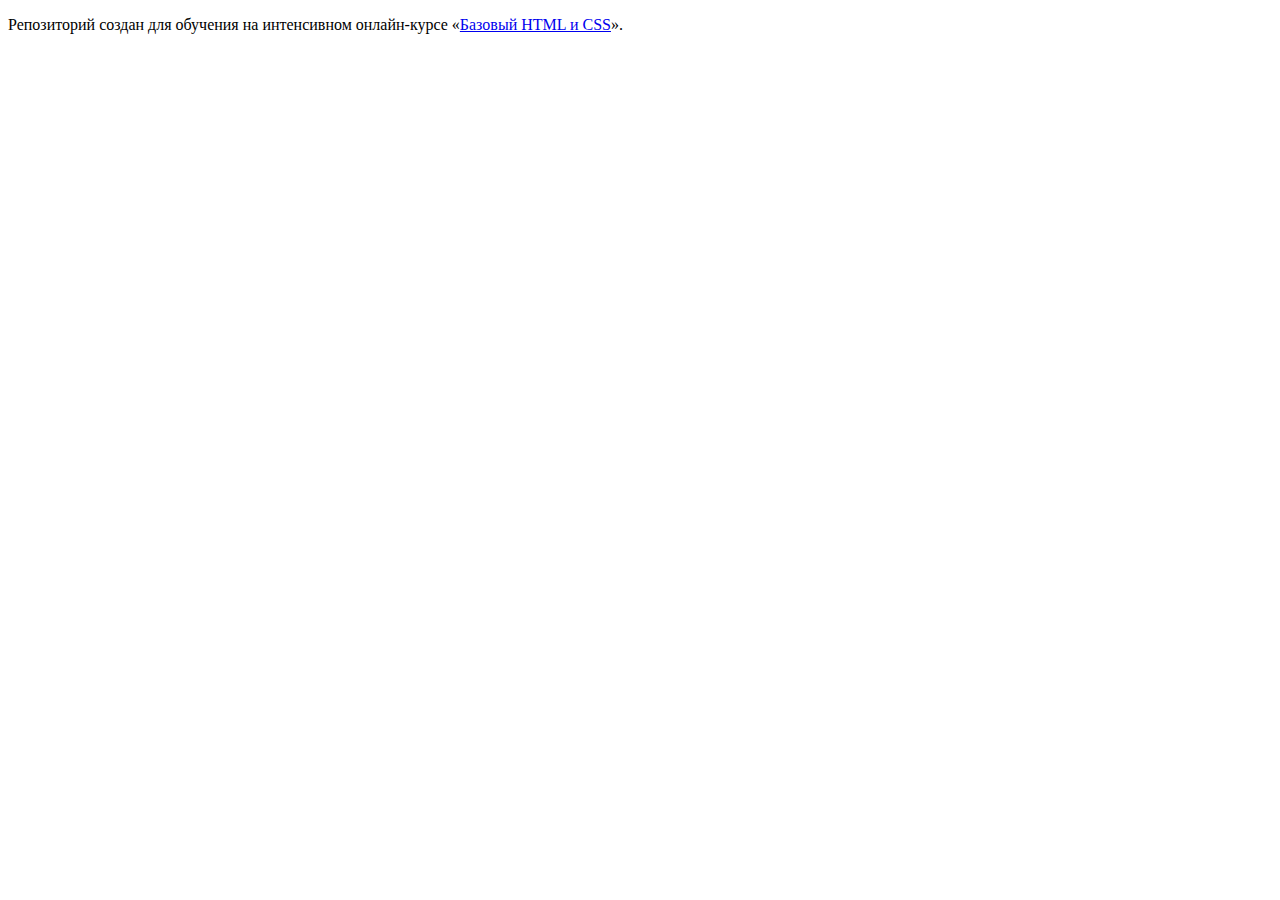
==== index.html @ 3e196c33 ":hatching_chick:" ====
<!DOCTYPE html>
<html lang="ru">
  <head>
    <meta charset="utf-8">
    <title>HTML Academy: Глейси</title>
  </head>
  <body>

    <p>Репозиторий создан для обучения на интенсивном онлайн‑курсе «<a href="https://htmlacademy.ru/intensive/htmlcss">Базовый HTML и CSS</a>».</p>

  </body>
</html>
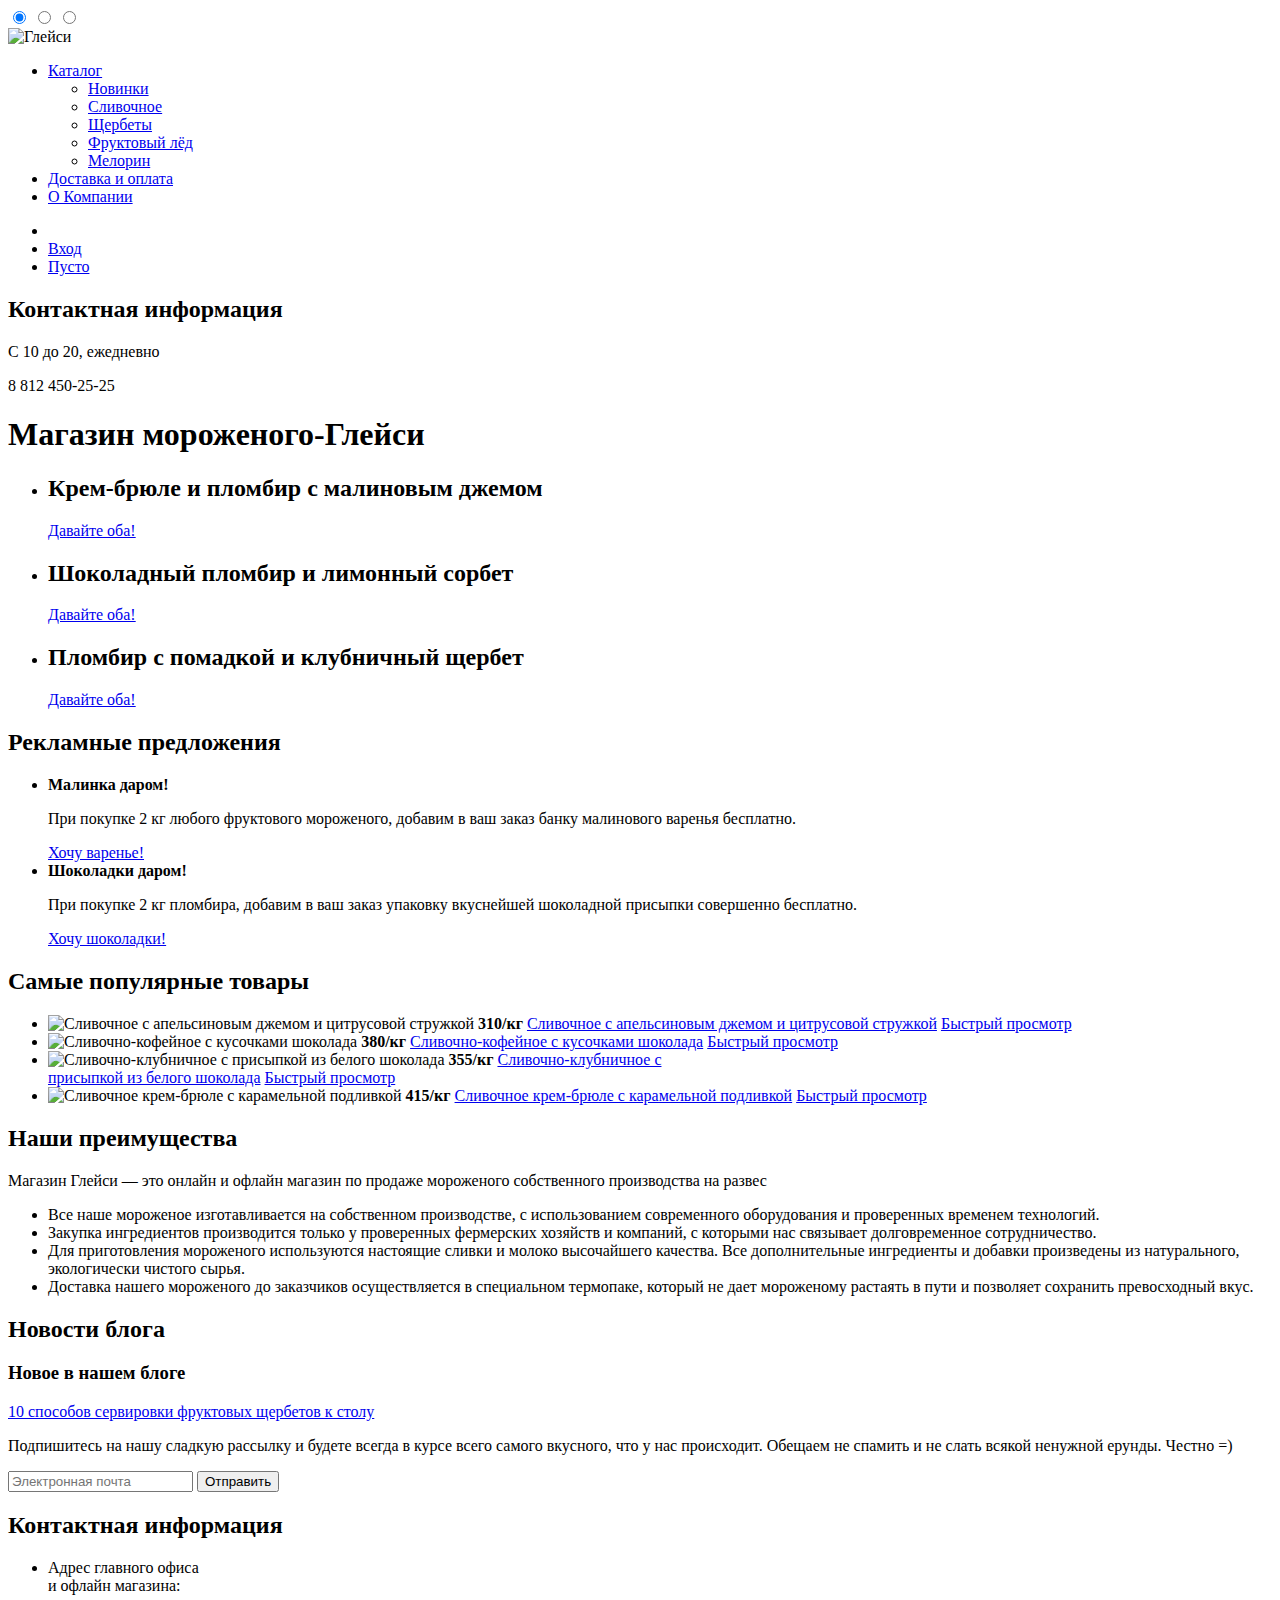
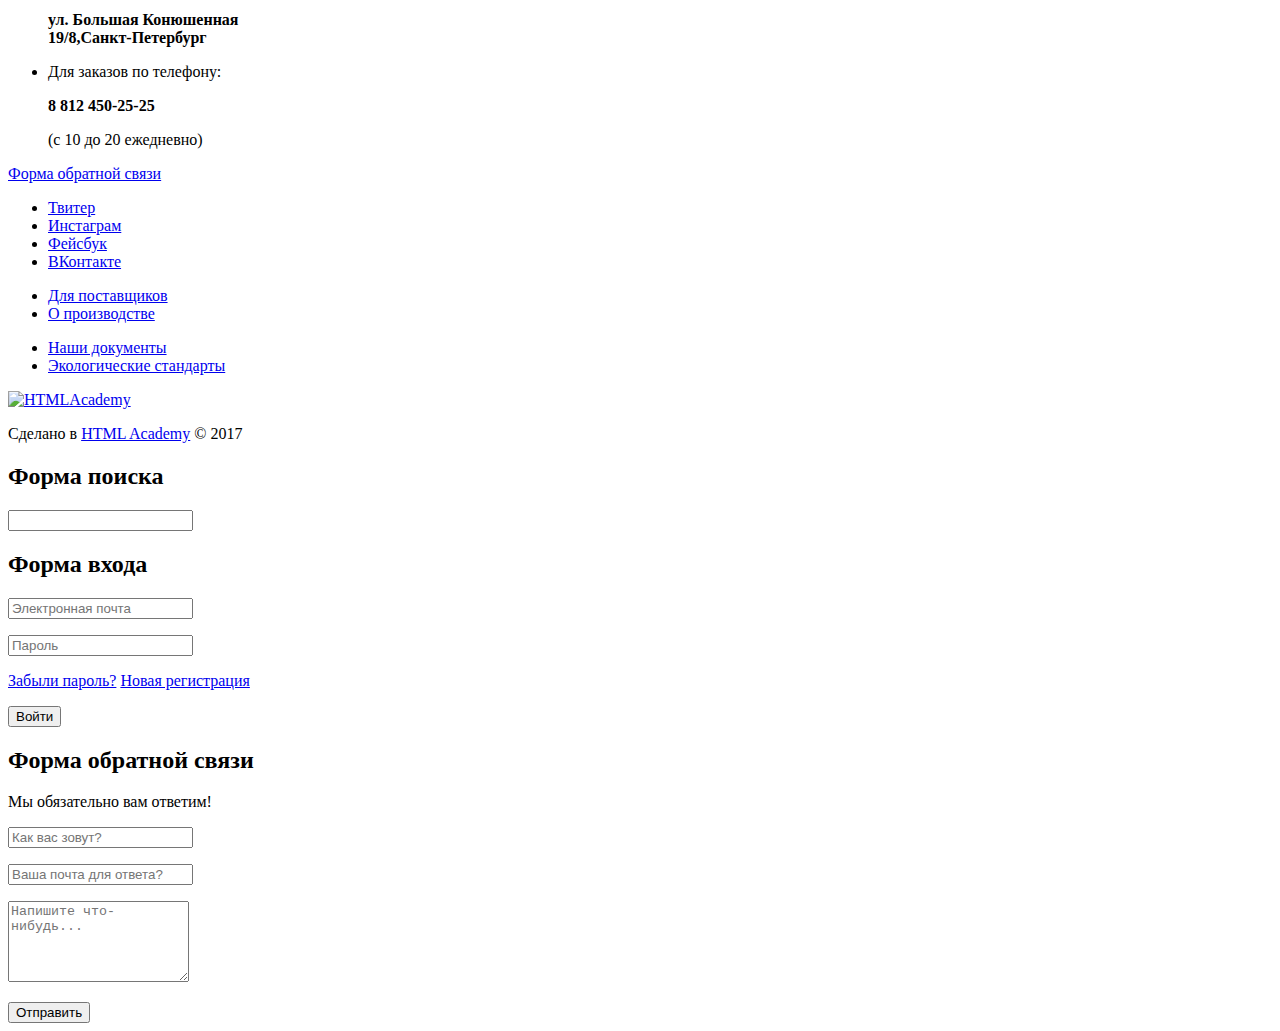
==== commit 7ea2e8f3: "Задание 2. Основная разметка" ====
--- a/index.html
+++ b/index.html
@@ -2,11 +2,277 @@
 <html lang="ru">
   <head>
     <meta charset="utf-8">
-    <title>HTML Academy: Глейси</title>
+    <link href="css/normalize.css" rel="stylesheet">
+    <link href="css/style.css" rel="stylesheet">
+    <link href="https://fonts.googleapis.com/css?family=Roboto:400,500,700&amp;subset=cyrillic,cyrillic-ext,latin-ext" rel="stylesheet">
+    <title>"Глейси" магазин мороженого</title>
   </head>
   <body>
-
-    <p>Репозиторий создан для обучения на интенсивном онлайн‑курсе «<a href="https://htmlacademy.ru/intensive/htmlcss">Базовый HTML и CSS</a>».</p>
-
+    <input type="radio" id="btn-1" name="toggle" checked>
+    <input type="radio" id="btn-2" name="toggle">
+    <input type="radio" id="btn-3" name="toggle">
+    <div class="page-container">
+      <header class="main-header container">
+        <nav class="main-nav">
+          <div class="header-left">
+            <a class="header-logo">
+              <img class="header-logo-img" src="img/logo.png" width="154" height="64" alt="Глейси">
+            </a>
+            <ul class="main-nav-list">
+              <li class="main-nav-item">
+                <a class="main-nav-link" href="#">Каталог</a>
+                <ul class="main-subnav-list">
+                  <li class="main-subnav-item">
+                    <a class="main-subnav-link" href="#">Новинки</a>
+                  </li><li class="main-subnav-item">
+                    <a class="main-subnav-link" href="catalog.html">Сливочное</a>
+                  </li><li class="main-subnav-item">
+                    <a class="main-subnav-link" href="#">Щербеты</a>
+                  </li>
+                  <li class="main-subnav-item">
+                    <a class="main-subnav-link" href="#">Фруктовый лёд</a>
+                  </li>
+                  <li class="main-subnav-item">
+                    <a class="main-subnav-link" href="#">Мелорин</a>
+                  </li>
+                </ul>
+              </li>
+              <li class="main-nav-item">
+                <a class="main-nav-link" href="#">Доставка и оплата</a>
+              </li>
+              <li class="main-nav-item">
+                <a class="main-nav-link" href="#">О Компании</a>
+              </li>
+            </ul>
+          </div>
+          <div class="user-block">
+            <ul class="user-block-list">
+              <li class="user-block-item">
+                <a class="user-block-link user-block-search" href="#"></a>
+              </li>
+              <li class="user-block-item">
+                <a class="user-block-link user-block-enter" href="#">Вход</a>
+              </li>
+              <li class="user-block-item">
+                <a class="user-block-link user-block-bascket" href="#">Пусто</a>
+              </li>
+            </ul>
+            <section class="user-block-info">
+              <h2 class="visuallyHidden">Контактная информация</h2>
+              <p class="info-shedule">С 10 до 20, ежедневно</p>
+              <p class="info-phone">8 812 450-25-25</p>
+            </section>
+          </div>
+        </nav>
+      </header>
+      <main>
+        <div class="container">
+          <h1 class="visuallyHidden">Магазин мороженого-Глейси</h1>
+
+        <!--Слайдер-->
+          <ul class="slider">
+            <li class="slide">
+              <h2 class="slide-header">Крем-брюле и пломбир с малиновым джемом</h2>
+              <a class="btn slide-btn" href="#">Давайте оба!</a>
+            </li>
+            <li class="slide">
+              <h2 class="slide-header">Шоколадный пломбир и лимонный сорбет</h2>
+              <a class="btn slide-btn" href="#">Давайте оба!</a>
+            </li>
+            <li class="slide">
+              <h2 class="slide-header">Пломбир с помадкой и клубничный щербет</h2>
+              <a class="btn slide-btn" href="#">Давайте оба!</a>
+            </li>
+          </ul>
+          <div class="back-controls">
+            <label for="btn-1"></label>
+            <label for="btn-2"></label>
+            <label for="btn-3"></label>
+          </div>
+
+
+            <!--Баннеры-->
+          <section class="banners">
+            <h2 class="visuallyHidden">Рекламные предложения</h2>
+            <ul class="banners-list">
+              <li class="banner-item banner-1">
+                <b class="banner-promo">Малинка даром!</b>
+                <p class="banner-offer">При покупке 2 кг любого фруктового мороженого, добавим в ваш заказ банку малинового варенья бесплатно.</p>
+                <a class="btn banner-btn" href="#">Хочу варенье!</a>
+              </li>
+              <li class="banner-item banner-2">
+                <b class="banner-promo">Шоколадки даром!</b>
+                <p class="banner-offer">При покупке 2 кг пломбира, добавим в ваш заказ упаковку вкуснейшей шоколадной присыпки совершенно бесплатно.</p>
+                <a class="btn banner-btn" href="#">Хочу шоколадки!</a>
+              </li>
+            </ul>
+          </section>
+
+            <!--Хиты-->
+          <section class="catalog hits">
+            <h2 class="visuallyHidden">Самые популярные товары</h2>
+            <ul class="catalog-list">
+              <li class="catalog-item">
+                <img class="catalog-item-img" src="img/ice_hit1.jpg" width="267" height="267" alt="Сливочное с апельсиновым джемом и цитрусовой стружкой">
+                <b class="price">310<span>/кг</span></b>
+                <a class="catalog-item-link" href="#">Сливочное с апельсиновым джемом и цитрусовой стружкой</a>
+                <a class="btn catalog-btn" href="#">Быстрый просмотр</a>
+              </li>
+              <li class="catalog-item">
+                <img class="catalog-item-img" src="img/ice_hit2.jpg" width="267" height="267" alt="Сливочно-кофейное с кусочками шоколада">
+                <b class="price">380<span>/кг</span></b>
+                <a class="catalog-item-link" href="#">Сливочно-кофейное с кусочками шоколада</a>
+                <a class="btn catalog-btn" href="#">Быстрый просмотр</a>
+              </li>
+              <li class="catalog-item">
+                <img class="catalog-item-img" src="img/ice_hit3.jpg" width="267" height="267" alt="Сливочно-клубничное с присыпкой из белого шоколада">
+                <b class="price">355<span>/кг</span></b>
+                <a class="catalog-item-link" href="#">Сливочно-клубничное с<br>присыпкой из белого шоколада</a>
+                <a class="btn catalog-btn" href="#">Быстрый просмотр</a>
+              </li>
+              <li class="catalog-item">
+                <img class="catalog-item-img" src="img/ice_hit4.jpg" width="267" height="267" alt="Сливочное крем-брюле с карамельной подливкой">
+                <b class="price">415<span>/кг</span></b>
+                <a class="catalog-item-link" href="#">Сливочное крем-брюле с карамельной подливкой</a>
+                <a class="btn catalog-btn" href="#">Быстрый просмотр</a>
+              </li>
+            </ul>
+          </section>
+
+            <!--Промо-блок-->
+          <section class="features">
+            <h2 class="visuallyHidden">Наши преимущества</h2>
+            <div class="features-wrapper">
+              <p class="features-header">Магазин Глейси — это онлайн и офлайн магазин по продаже мороженого собственного производства на развес</p>
+                <ul class="features-list">
+                  <li class="features-list-item">Все наше мороженое изготавливается на собственном производстве, с использованием современного оборудования и проверенных временем технологий.</li>
+                  <li class="features-list-item">Закупка ингредиентов  производится только у проверенных фермерских хозяйств и компаний, с которыми нас связывает долговременное сотрудничество.</li>
+                  <li class="features-list-item">Для приготовления мороженого используются настоящие сливки и молоко высочайшего качества. Все дополнительные ингредиенты и добавки произведены из натурального, экологически чистого сырья.</li>
+                  <li class="features-list-item">Доставка нашего мороженого до заказчиков осуществляется в специальном термопаке, который не дает мороженому растаять в пути и позволяет сохранить превосходный вкус.</li>
+                </ul>
+            </div>
+          </section>
+
+            <!--Новости блога-->
+          <section class="news">
+            <h2 class="visuallyHidden">Новости блога</h2>
+            <article class="news-blog">
+              <h3 class="blog-title">Новое в нашем блоге</h3>
+              <a class="blog-link" href="#">10  способов сервировки фруктовых щербетов к столу</a>
+            </article>
+            <div class="news-subscribe">
+              <form class="subscribe-form" name="subscribe" id="subscribe-form" method="post" action="https://echo.htmlacademy.ru">
+                <p class="subscribe-intro">Подпишитесь на нашу сладкую рассылку и будете всегда в курсе всего самого вкусного, что у нас происходит. Обещаем не спамить и не слать всякой ненужной ерунды. Честно =)</p>
+                <input class="subscribe-field" type="email" name="email" id="email-id" placeholder="Электронная почта">
+                <input class="btn subscribe-btn" type="submit" value="Отправить">
+              </form>
+            </div>
+          </section>
+        </div>
+
+          <!--Контакты-->
+        <section class="map">
+          <div class="container">
+            <h2 class="visuallyHidden">Контактная информация</h2>
+            <div class="contacts">
+              <ul class="contacts-list">
+                <li class="contact-item">
+                  <p class="contacts-caption">Адрес главного офиса<br>и офлайн магазина:</p>
+                  <b class="contacts-content">ул. Большая Конюшенная<br>19/8,Санкт-Петербург</b>
+                </li>
+                <li class="contact-item">
+                  <p class="contacts-caption">Для заказов по телефону:</p>
+                  <b class="contacts-content phone">8 812 450-25-25</b>
+                  <p class="contacts-caption note">(с 10 до 20 ежедневно)</p>
+                </li>
+              </ul>
+              <a class="btn btn-contact" href="#">Форма обратной связи</a>
+            </div>
+          </div>
+        </section>
+      </main>
+
+        <!--Подвал-->
+      <footer class="main-footer">
+        <div class="container">
+          <ul class="footer-social">
+            <li class="social-item">
+              <a class="social-link" href="#" title="Мы в твиттере">Твитер</a>
+            </li>
+            <li class="social-item">
+              <a class="social-link" href="#" title="Мы в инстаграмм">Инстаграм</a>
+            </li>
+            <li class="social-item">
+              <a class="social-link" href="#" title="Мы в фейсбук">Фейсбук</a>
+            </li>
+            <li class="social-item">
+              <a class="social-link" href="#" title="Мы в контакте">ВКонтакте</a>
+            </li>
+          </ul>
+          <div class="footer-menu">
+            <ul class="footer-menu-list">
+              <li class="footer-menu-item">
+                <a class="footer-menu-link" href="#">Для поставщиков</a>
+              </li>
+              <li class="footer-menu-item">
+                <a class="footer-menu-link" href="#">О производстве</a>
+              </li>
+            </ul>
+            <ul class="footer-menu-list">
+              <li class="footer-menu-item">
+                <a class="footer-menu-link" href="#">Наши документы</a>
+              </li>
+              <li class="footer-menu-item">
+                <a class="footer-menu-link" href="#">Экологические стандарты</a>
+              </li>
+            </ul>
+          </div>
+          <div class="footer-copyright">
+            <a class="copyright-link" href="https://htmlacademy.ru/intensive/htmlcss"><img class="copyright-img" src="img/academy_logo.png" width="108" height="38" alt="HTMLAcademy"></a>
+            <p class="copyright-text">Сделано в <a href="https://htmlacademy.ru/">HTML Academy</a> © 2017</p>
+          </div>
+        </div>
+      </footer>
+    </div>
+    <section class="modal modal-search">
+      <h2 class="visuallyHidden">Форма поиска</h2>
+        <form class="search-form" action="https://echo.htmlacademy.ru" method="post">
+          <p class="form-row">
+            <input class="search-field" type="search" name="search" id="search-id">
+          </p>
+        </form>
+    </section>
+    <section class="modal modal-enter">
+      <h2 class="visuallyHidden">Форма входа</h2>
+      <form class="enter-form" action="https://echo.htmlacademy.ru" method="post">
+        <p class="form-row">
+          <input class="enter-field" type="email" name="enter-email" id="enter-email-id" placeholder="Электронная почта">
+        </p>
+        <p class="form-row">
+          <input class="enter-field" type="password" name="enter-password" id="enter-password-id" placeholder="Пароль">
+        </p>
+        <p class="enter-info">
+          <a class="restore" href="#">Забыли пароль?</a>
+          <a class="register" href="#">Новая регистрация</a>
+        </p>
+        <input class="btn enter-btn" type="submit" value="Войти">
+      </form>
+    </section>
+    <section class="modal modal-feedback">
+      <h2 class="visuallyHidden">Форма обратной связи</h2>
+      <p class="feedback-title">Мы обязательно вам ответим!</p>
+      <form class="feedback-form" action="https://echo.htmlacademy.ru" method="post">
+        <p class="form-row">
+          <input class="feedback-field" type="text" name="feedback-name" id="feedback-name-id" placeholder="Как вас зовут?">
+        </p>
+        <p class="form-row">
+          <input class="feedback-field" type="email" name="feedback-email" id="feedback-email-id" placeholder="Ваша почта для ответа?">
+        </p>
+        <p class="form-row">
+          <textarea class="feedback-textarea" name="feedback-message" id="feedback-message-id" rows="5" placeholder="Напишите что-нибудь..."></textarea>
+        </p>
+        <input class="btn feedback-btn" type="submit" value="Отправить">
+      </form>
+    </section>
   </body>
 </html>
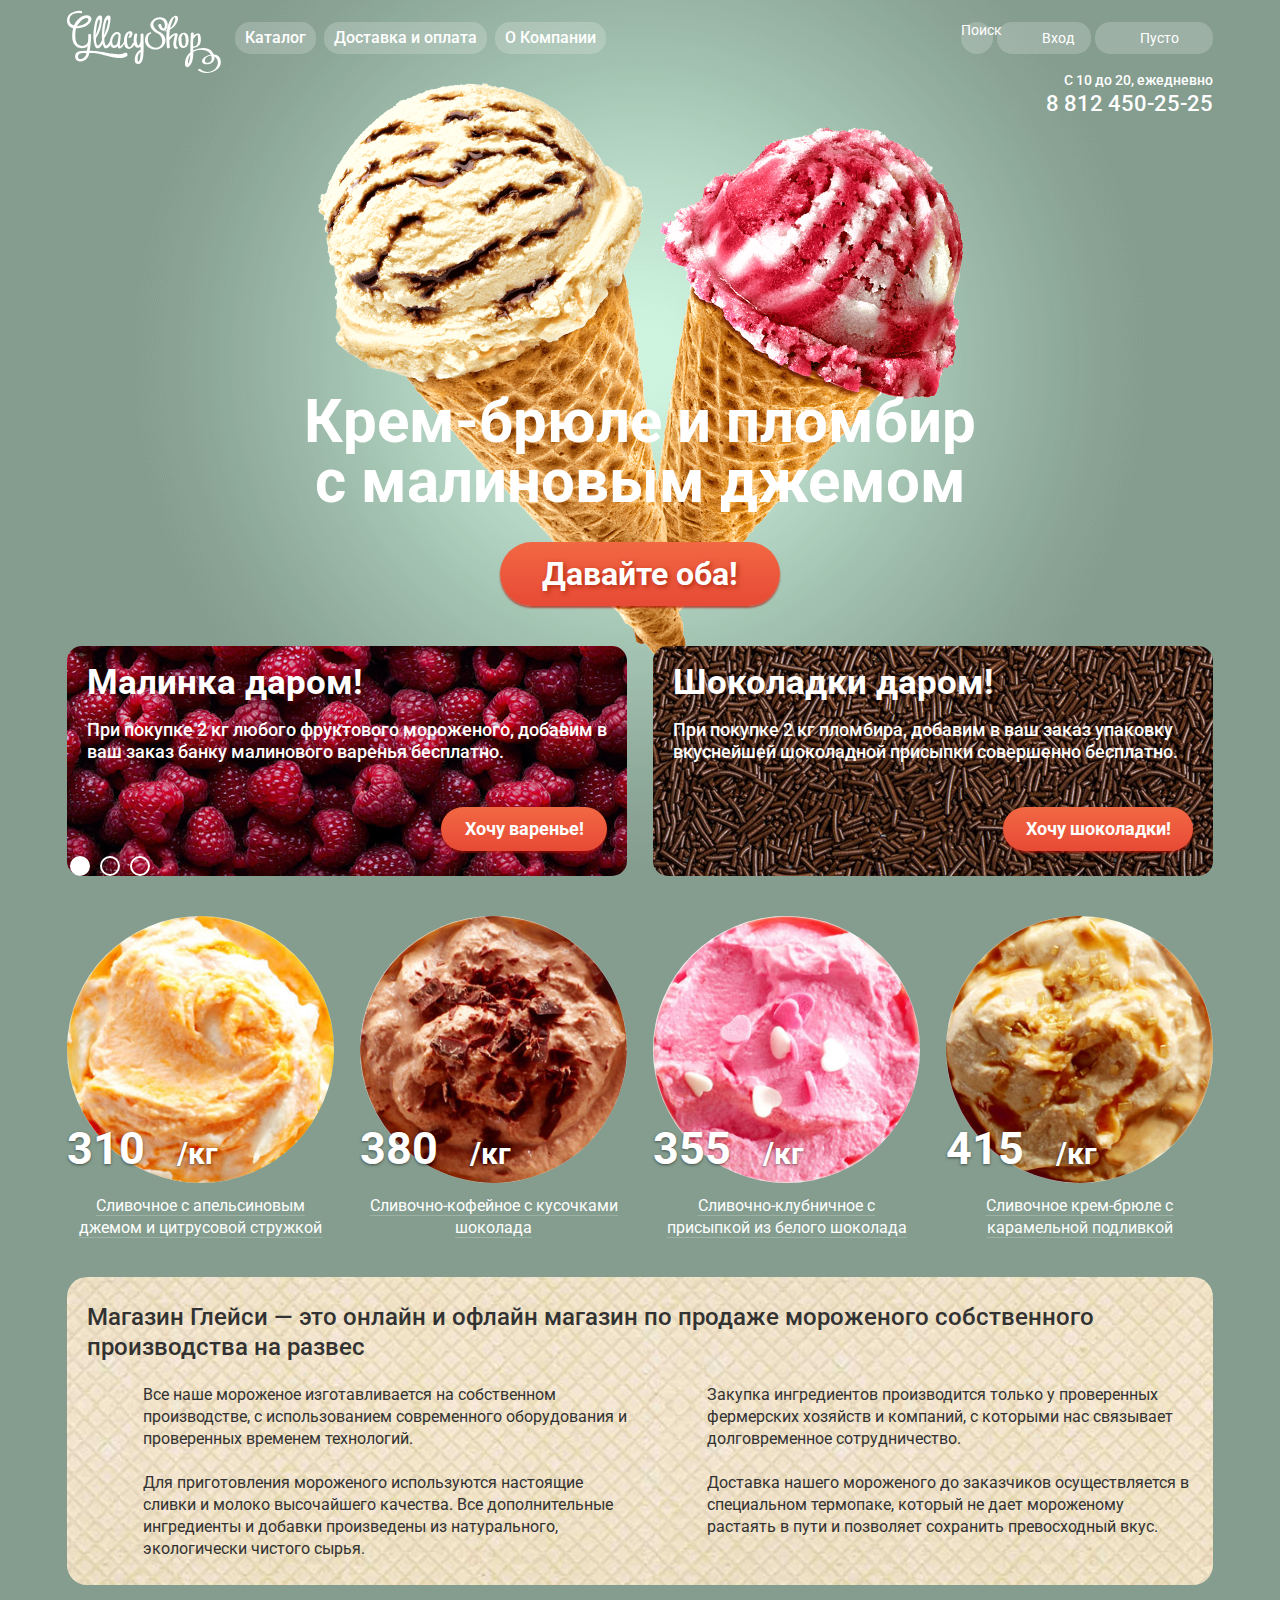
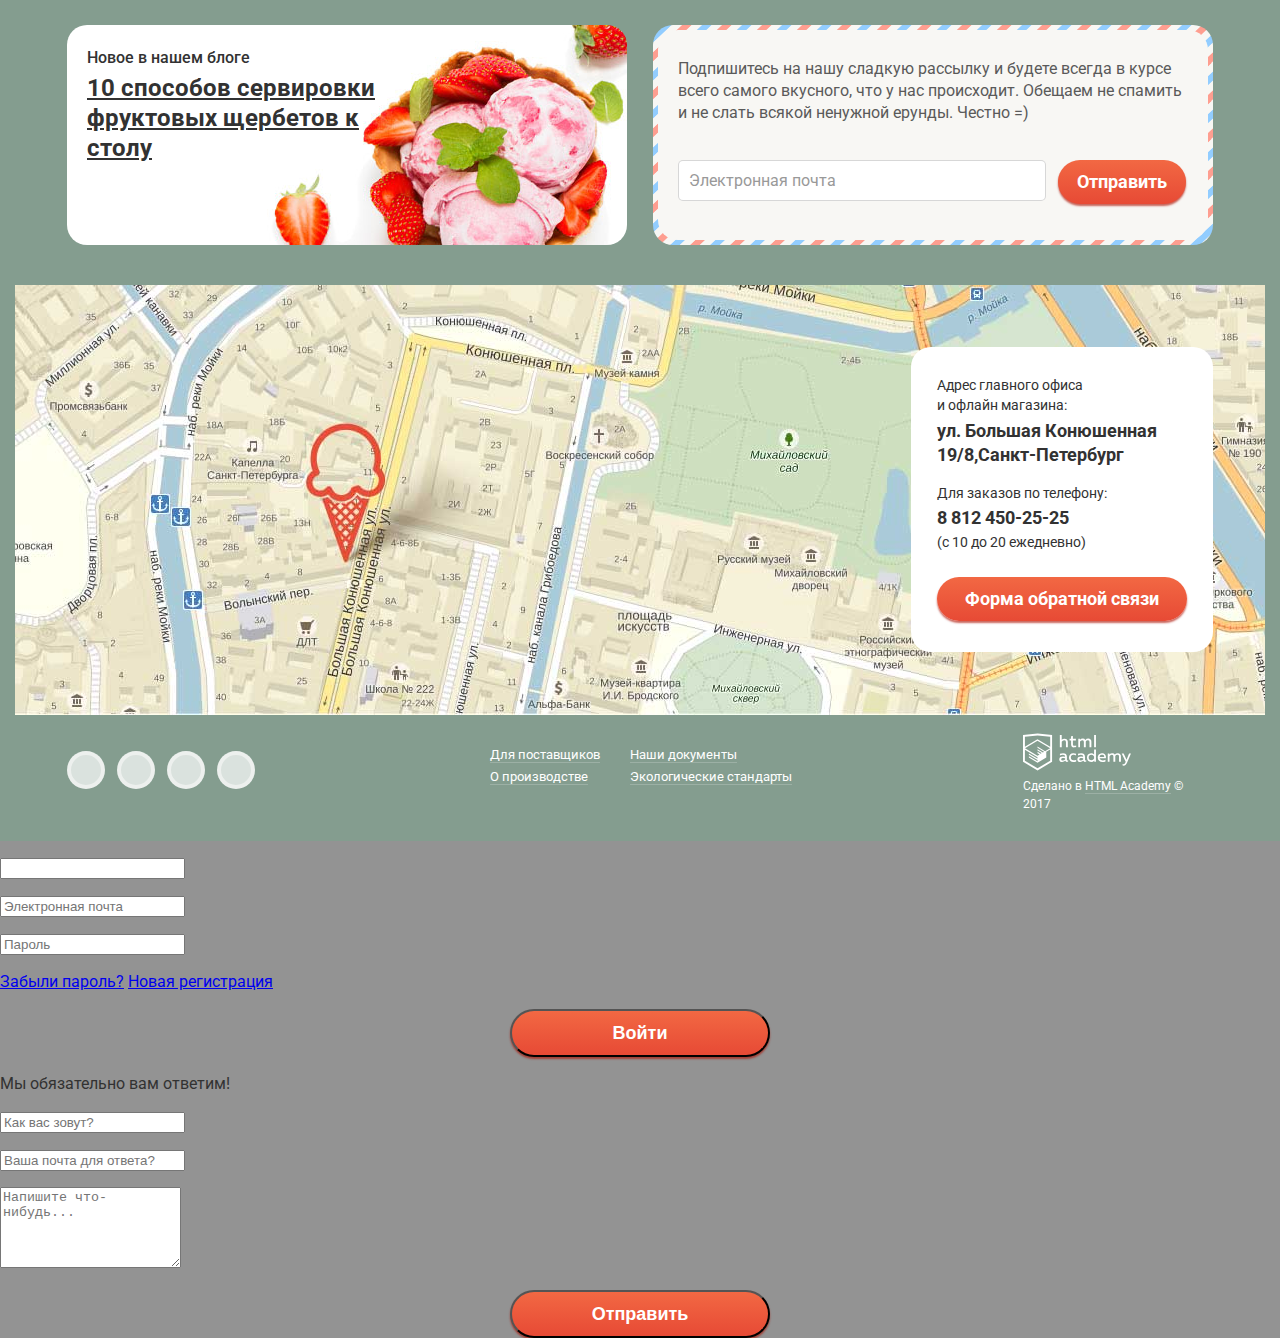
==== commit 6632606f: "Задание 3. Исправила разметку с учетом доступности" ====
--- a/index.html
+++ b/index.html
@@ -16,7 +16,7 @@
         <nav class="main-nav">
           <div class="header-left">
             <a class="header-logo">
-              <img class="header-logo-img" src="img/logo.png" width="154" height="64" alt="Глейси">
+              <img class="header-logo-img" src="img/logo.svg" width="154" height="64" alt="Глейси">
             </a>
             <ul class="main-nav-list">
               <li class="main-nav-item">
@@ -48,13 +48,13 @@
           <div class="user-block">
             <ul class="user-block-list">
               <li class="user-block-item">
-                <a class="user-block-link user-block-search" href="#"></a>
+                <a class="user-block-link user-block-search" href="#">Поиск</a>
               </li>
               <li class="user-block-item">
                 <a class="user-block-link user-block-enter" href="#">Вход</a>
               </li>
               <li class="user-block-item">
-                <a class="user-block-link user-block-bascket" href="#">Пусто</a>
+                <a class="user-block-link user-block-bascket" href="#" aria-label="Корзина">Пусто</a>
               </li>
             </ul>
             <section class="user-block-info">
@@ -171,7 +171,7 @@
         </div>
 
           <!--Контакты-->
-        <section class="map">
+        <section class="map" id="map-id">
           <div class="container">
             <h2 class="visuallyHidden">Контактная информация</h2>
             <div class="contacts">
@@ -228,7 +228,7 @@
             </ul>
           </div>
           <div class="footer-copyright">
-            <a class="copyright-link" href="https://htmlacademy.ru/intensive/htmlcss"><img class="copyright-img" src="img/academy_logo.png" width="108" height="38" alt="HTMLAcademy"></a>
+            <a class="copyright-link" href="https://htmlacademy.ru/intensive/htmlcss"><img class="copyright-img" src="img/logo-htmlacademy.svg" width="108" height="38" alt="HTMLAcademy"></a>
             <p class="copyright-text">Сделано в <a href="https://htmlacademy.ru/">HTML Academy</a> © 2017</p>
           </div>
         </div>
@@ -274,5 +274,8 @@
         <input class="btn feedback-btn" type="submit" value="Отправить">
       </form>
     </section>
+    <script src="https://api-maps.yandex.ru/2.1/?lang=ru_RU" type="text/javascript">
+    </script>
+    <script type="text/javascript" src="js/map-api.js"></script>
   </body>
 </html>
--- a/css/style.css
+++ b/css/style.css
@@ -0,0 +1,747 @@
+body {
+  margin: 0;
+  font-size: 16px;
+  font-style: normal;
+  line-height: 22px;
+  font-family: "Roboto", "Arial", sans-serif;
+  color: #323232;
+  background-color: #939393;
+}
+
+.visuallyHidden {
+  position: absolute;
+  overflow: hidden;
+  clip: rect(0 0 0 0);
+  height: 1px;
+  width: 1px;
+  margin: -1px;
+  padding: 0;
+  border: 0;
+}
+
+body>input[type="radio"] {
+  display: none;
+}
+
+.page-container {
+  min-width: 1200px;
+  background-color: #849d8f;
+  transition: background-image 0.5s ease, background-color 0.5s ease;
+}
+
+#btn-1:checked ~ .page-container {
+  background: url(../img/slide1.png) no-repeat;
+  background-position: top center;
+  background-color: #849d8f;
+}
+
+#btn-2:checked ~ .page-container {
+  background: url(../img/slide2.png) no-repeat;
+  background-position: top center;
+  background-color: #8996a6;
+}
+
+#btn-3:checked ~ .page-container {
+  background: url(../img/slide3.png) no-repeat;
+  background-position: top center;
+  background-color: #9d8b84;
+}
+
+.container {
+  width: 1146px;
+  margin: 0 auto;
+}
+
+/*----Шапка-----*/
+
+.main-header {
+  padding-top: 10px;
+  padding-bottom: 12px;
+}
+
+.header-left {
+  display: flex;
+}
+
+.header-logo {
+  margin-right: 10px;
+}
+
+.main-nav {
+  display: flex;
+  justify-content: space-between;
+  padding: 0;
+}
+
+.main-nav-list {
+    display: flex;
+    justify-content: space-between;
+    align-items: flex-start;
+    margin: 0;
+    padding: 12px 0;
+    list-style: none;
+}
+
+.main-nav-item {
+  margin: 0 4px;
+  background-color: rgba(255,255,255,0.2);
+  border-radius: 15px;
+}
+
+.main-nav-link {
+  display: block;
+  padding: 7px 10px;
+  font-size: 16px;
+  font-weight: 500;
+  line-height: 18px;
+  color: #ffffff;
+  text-decoration: none;
+}
+
+.main-subnav-list {
+  display: none;
+}
+
+.user-block {
+  padding-top: 12px;
+}
+
+.user-block-list {
+  display: flex;
+  margin: 0;
+  padding: 0;
+  list-style: none;
+}
+
+.user-block-link {
+  display: inline-block;
+  vertical-align: top;
+  box-sizing: border-box;
+  margin-left: 4px;
+  font-size: 14px;
+  line-height: 16px;
+  color: #ffffff;
+  text-decoration: none;
+  background-color: rgba(255,255,255,0.2);
+  border-radius: 15px;
+
+}
+
+.user-block-search {
+  height: 32px;
+  width: 32px;
+  border-radius: 50%;
+}
+
+.user-block-enter {
+  width: 94px;
+  padding: 8px 0;
+  padding-left: 45px;
+}
+
+.user-block-bascket {
+  width: 118px;
+  padding: 8px 0;
+  padding-left: 45px;
+}
+
+.user-block-info {
+  text-align: right;
+  margin-top: 18px;
+}
+
+.info-shedule,
+.info-phone {
+  margin: 0;
+  margin-bottom: 4px;
+  font-size: 14px;
+  line-height: 16px;
+  font-weight: 500;
+  color: #ffffff;
+}
+
+.info-phone {
+  font-size: 22px;
+  line-height: 24px;
+}
+
+/*----Слайдер-----*/
+
+.back-controls {
+  position: absolute;
+  bottom: 18px;
+}
+
+.back-controls label {
+  display: inline-block;
+  width: 16px;
+  height: 16px;
+  margin: 0 3px;
+  border: 2px solid #ffffff;
+  border-radius: 50%;
+  background-color: transparent;
+  cursor: pointer;
+}
+
+#btn-1:checked ~ .page-container label[for="btn-1"],
+#btn-2:checked ~ .page-container label[for="btn-2"],
+#btn-3:checked ~ .page-container label[for="btn-3"]  {
+  background-color: #ffffff;
+}
+
+.slider {
+  position: relative;
+  margin: 0;
+  margin-bottom: 40px;
+  padding: 0;
+  padding-top: 260px;
+  list-style: none;
+}
+
+.slide {
+  display: none;
+}
+
+#btn-1:checked~.page-container .slide:nth-child(1) {
+    display: block;
+  }
+
+#btn-2:checked~.page-container .slide:nth-child(2) {
+    display: block;
+}
+#btn-3:checked~.page-container .slide:nth-child(3) {
+    display: block;
+}
+
+.slide-header {
+  width: 680px;
+  margin: 0 auto;
+  margin-bottom: 30px;
+  font-size: 60px;
+  line-height: 60px;
+  font-weight: 700;
+  text-align: center;
+  color: #ffffff;
+}
+
+.btn {
+  display: block;
+  width: 260px;
+  margin: 0 auto;
+  padding: 10px;
+  font-size: 18px;
+  line-height: 24px;
+  font-weight: 700;
+  color: #ffffff;
+  text-align: center;
+  text-decoration: none;
+  border-radius: 40px;
+  background-image: linear-gradient(0deg, #e74a35, #f26843);
+  box-shadow: 0 2px 2px 0 rgba(172,16,0,0.64);
+}
+
+.slide-btn {
+  font-size: 32px;
+  line-height: 44px;
+  text-shadow: 2px 2px 5px rgba(160,32,11,0.76);
+}
+
+/*-----Баннеры----*/
+.banners {
+  margin-bottom: 40px;
+}
+
+.banners-list {
+  display: flex;
+  justify-content: space-between;
+  margin: 0;
+  padding: 0;
+  list-style: none;
+}
+
+.banner-item {
+  width: 520px;
+  min-height: 198px;
+  padding: 16px 20px;
+  border-radius: 15px;
+  color: #ffffff;
+}
+
+.banner-1 {
+  background-image: url(../img/malinka.jpg);
+  background-repeat: no-repeat;
+}
+
+.banner-2 {
+  background-image: url(../img/shoco.jpg);
+  background-repeat: no-repeat;
+}
+
+.banner-promo {
+  display: block;
+  margin-bottom: 16px;
+  font-size: 35px;
+  line-height: 41px;
+  font-weight: 700;
+}
+
+.banner-offer {
+  margin: 0;
+  font-size: 18px;
+  line-height: 22px;
+  font-weight: 500;
+}
+
+.banner-btn {
+  margin: 0 0 auto auto;
+  margin-top: 44px;
+}
+
+.banner-1 .banner-btn {
+  width: 146px;
+}
+
+.banner-2 .banner-btn {
+  width: 170px;
+}
+
+/*----Каталог Хит----*/
+
+.catalog-list {
+  display: flex;
+  flex-wrap: wrap;
+  justify-content: space-between;
+  margin: 0;
+  padding: 0;
+  list-style: none;
+}
+
+.catalog-item {
+  position: relative;
+  margin-bottom: 38px;
+  width: 267px;
+  text-align: center;
+}
+
+.catalog-item:hover {
+  z-index: 50;
+}
+
+.catalog-item:hover::after {
+  position: absolute;
+  top: -6px;
+  left: -12px;
+  width: 293px;
+  min-height: 405px;
+  content: "";
+  display: block;
+  border-radius: 5px;
+  background-color: rgba(255, 255, 255, 0.2);
+  box-shadow: 0 20px 20px rgba(0, 0, 0, 0.4);
+}
+
+.catalog-item-img {
+  position: relative;
+  width: 267px;
+  height: 267px;
+  margin-bottom: 6px;
+  border-radius: 50%;
+}
+
+.hits .catalog-item::before {
+  position: absolute;
+  top: 0px;
+  content: "";
+  width: 61px;
+  height: 61px;
+  background-image: url(../img/hit.png);
+  background-repeat: no-repeat;
+  border-radius: 50%;
+  z-index: 100;
+}
+
+.price {
+  position: absolute;
+  bottom: 63px;
+  display: block;
+  font-size: 45px;
+  line-height: 45px;
+  font-weight: 700;
+  color: #ffffff;
+  text-shadow: 0 1px 3px rgba(0,0,0,0.5);
+}
+
+.price span {
+  display: inline-block;
+  padding-left: 32px;
+  font-size: 30px;
+  line-height: 45px;
+
+}
+
+.catalog-item-link {
+  font-size: 16px;
+  line-height: 22px;
+  text-align: center;
+  color: #ffffff;
+  text-align: center;
+  text-decoration: none;
+  border-bottom: 1px solid rgba(255, 255, 255, 0.2);
+}
+
+.catalog-item:hover .catalog-item-link {
+  border-bottom: none;
+}
+
+.catalog-btn {
+  position: absolute;
+  bottom: -54px;
+  left: 50%;
+  transform: translateX(-50%);
+  width: 192px;
+  z-index: 50;
+  display: none;
+}
+
+.catalog-item:hover .catalog-btn {
+  display: block;
+}
+
+/*----Промо----*/
+.features {
+  margin-bottom: 40px;
+}
+
+.features-wrapper {
+  min-height: 246px;
+  padding: 25px 20px;
+  background-image: url(../img/wafer.jpg);
+  background-repeat: repeat;
+  border-radius: 20px;
+}
+
+.features-header {
+  margin: 0;
+  font-size: 24px;
+  line-height: 30px;
+  font-weight: 500;
+}
+
+.features-list {
+  display: flex;
+  justify-content: space-between;
+  flex-wrap: wrap;
+  margin: 0;
+  padding: 0;
+  list-style: none;
+}
+
+.features-list-item {
+  width: 486px;
+  margin-top: 22px;
+  padding-left: 56px;
+}
+
+/*----Новости блога----*/
+.news {
+  display: flex;
+  justify-content: space-between;
+  margin-bottom: 40px;
+}
+
+.news-blog,
+.news-subscribe {
+  width: 560px;
+  height: 220px;
+  box-sizing: border-box;
+  border-radius: 20px;
+}
+
+.news-blog {
+  padding: 22px 20px;
+  background-image: url(../img/strawberry.jpg);
+  background-repeat: no-repeat;
+}
+
+.blog-title {
+  margin: 0;
+  margin-bottom: 4px;
+  font-size: inherit;
+  font-weight: 500;
+}
+
+.blog-link {
+  display: block;
+  width: 290px;
+  font-size: 24px;
+  line-height: 30px;
+  font-weight: 700;
+  color: #323232;
+}
+
+.news-subscribe {
+  padding: 5px 5px;
+  background: url(../img/post.png) repeat #f8f7f4;
+}
+
+.subscribe-form {
+  width: 550px;
+  height: 210px;
+  box-sizing: border-box;
+  padding: 28px 20px;
+  border-radius: 20px;
+  background-color: #f8f7f4;
+}
+
+.subscribe-intro {
+  margin: 0;
+  margin-bottom: 36px;
+  color: #5a5a5a;
+}
+
+.subscribe-field {
+  width: 368px;
+  box-sizing: border-box;
+  padding: 10px;
+  font-family: "Roboto","Arial", sans-serif;
+  font-size: 16px;
+  line-height: 16px;
+  font-weight: 700;
+  color: #323232;
+  border: 1px solid rgba(178,178,178,0.52);
+  border-radius: 5px;
+}
+
+.subscribe-field::-webkit-input-placeholder {
+  font-weight: normal;
+  color:#999999;
+}
+
+.subscribe-field:-ms-input-placeholder {
+  font-weight: normal;
+  color:#999999;
+  opacity: 1;
+}
+
+.subscribe-field:-moz-placeholder {
+  font-weight: normal;
+  color:#999999;
+  opacity: 1;
+}
+
+.subscribe-btn {
+  display: inline-block;
+  vertical-align: middle;
+  width: 128px;
+  margin-left: 8px;
+  font-family: "Roboto","Arial", sans-serif;
+  border: 0;
+}
+
+/*----Контакты----*/
+.map {
+  height: 430px;
+  background-image: url("../img/map.jpg");
+  background-repeat: no-repeat;
+  background-position: center;
+  background-size: contain;
+}
+
+.map .container {
+  position: relative;
+}
+
+.contacts {
+  position: absolute;
+  top: 0;
+  right:0;
+  width: 302px;
+  min-height: 305px;
+  box-sizing: border-box;
+  margin: 62px 0;
+  padding: 28px 26px;
+  border-radius: 20px;
+  background-color: #ffffff;
+  z-index: 10000;
+}
+
+.contacts-list {
+  margin: 0;
+  margin-bottom: 24px;
+  padding: 0;
+  list-style: none;
+}
+
+.contact-item {
+  margin-bottom: 16px;
+}
+
+.contacts-content {
+  display: block;
+  margin-bottom: 18px;
+  font-size: 18px;
+  line-height: 24px;
+  font-weight: 700;
+  color: #323232;
+}
+
+.phone {
+  line-height: 22px;
+}
+
+.contacts-content:last-of-type {
+  margin-bottom: 2px;
+}
+
+.contacts-caption {
+  margin: 0;
+  margin-bottom: 4px;
+  font-size: 14px;
+  line-height: 20px;
+}
+
+.note {
+  line-height: 22px;
+}
+
+.btn-contact {
+  width: 230px;
+}
+
+/*----Подвал----*/
+.main-footer {
+  padding-top: 18px;
+  padding-bottom: 28px;
+}
+
+.main-footer .container {
+  display: flex;
+  justify-content: space-between;
+}
+
+.footer-social {
+  display: flex;
+  width: 200px;
+  margin: 0;
+  padding: 18px 0;
+  list-style: none;
+}
+
+.social-link {
+  position: relative;
+  display: inline-block;
+  width: 30px;
+  height: 30px;
+  margin: 0;
+  margin-right: 12px;
+  font-size: 0;
+  background-color: rgba(255,255,255,0.7);
+  border-radius: 50%;
+  border: 4px solid rgba(255,255,255,0.5);
+  vertical-align: top;
+  text-decoration: none;
+}
+
+.social-link:hover {
+  border: 4px solid rgba(255,255,255,0.7);
+}
+
+.social-link:active {
+  border: 4px solid rgba(255,255,255,0.7);
+  box-shadow: inset 0 2px 2px 0 #888888;
+}
+
+.footer-menu-link,
+.copyright-text,
+.copyright-text a {
+  font-size: 13px;
+  line-height: 18px;
+  color: #ffffff;
+}
+
+.copyright-text,
+.copyright-text a {
+  font-size: 12px;
+}
+
+.footer-menu-link,
+.copyright-text a {
+  text-decoration: none;
+  border-bottom: 1px solid rgba(255, 255, 255, 0.2);
+}
+
+.footer-menu {
+  display: flex;
+  width: 370px;
+  padding-top: 10px;
+}
+
+.footer-menu-list {
+  margin: 0;
+  padding: 0;
+  list-style: none;
+}
+
+.footer-menu-item {
+  padding-left: 30px;
+}
+
+.footer-copyright {
+  width: 190px;
+}
+
+.copyright-text {
+  margin: 0;
+}
+
+/*----Каталог----*/
+
+.breadcrumbs-list {
+  display: flex;
+  margin: 0;
+  margin-top: -34px;
+  padding: 0;
+  list-style: none;
+}
+
+.breadcrumbs-item {
+  position: relative;
+  padding-right: 21px;
+  font-size: 14px;
+  line-height: 16px;
+  color: #ffffff;
+}
+
+.breadcrumbs-item::after {
+  position: absolute;
+  content: "»";
+  right: 7px;
+  top: 0;
+  color: #ffffff;
+  opacity: .8;
+}
+
+.breadcrumbs-item:last-child::after {
+  visibility: hidden;
+}
+
+.breadcrumbs-link {
+  position: relative;
+  color: #ffffff;
+  opacity: .8;
+  text-decoration: none;
+  border-bottom: 1px solid rgba(255, 255, 255, 0.2);
+}
+
+/*----Фильтр----*/
+.filters {
+  margin-bottom: 36px;
+}
+
+.filters-form .form-row {
+  display: flex;
+}
+
+.filter-set .filter-field-wrapper {
+  display: flex;
+}
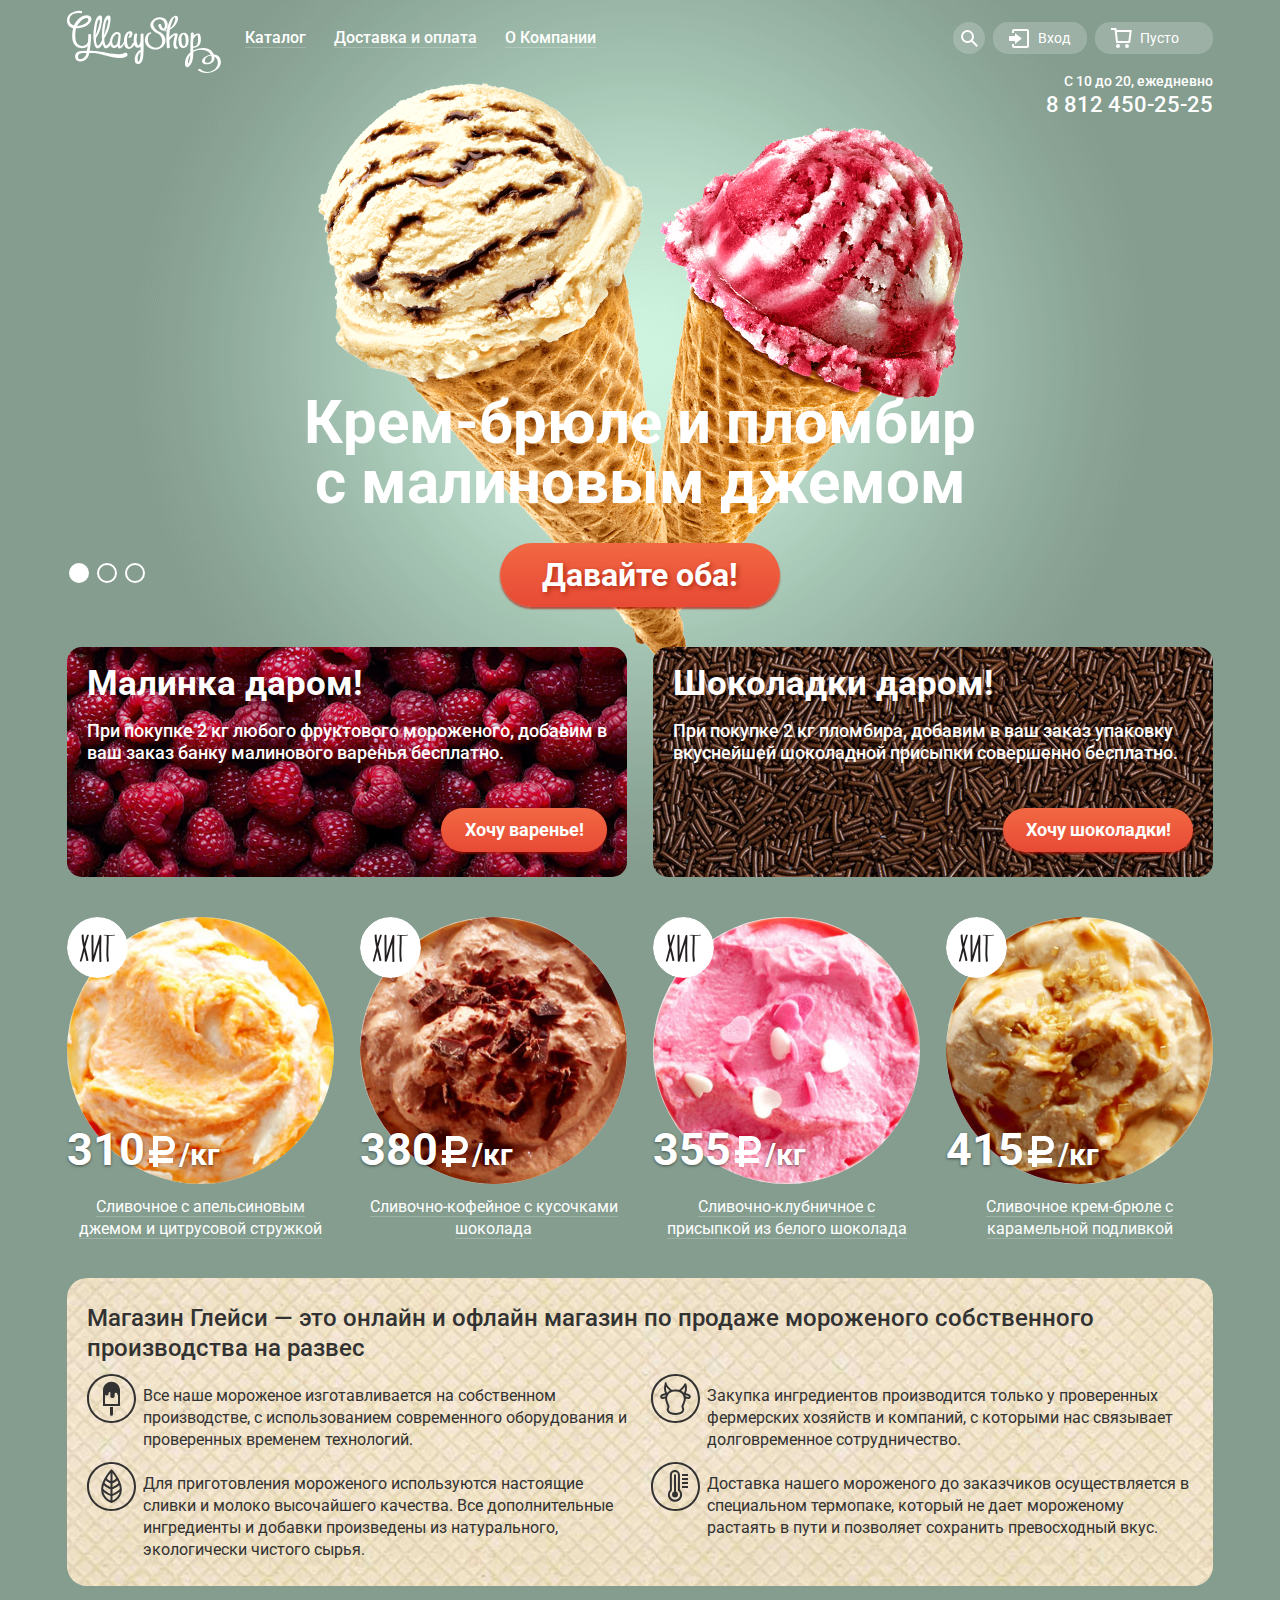
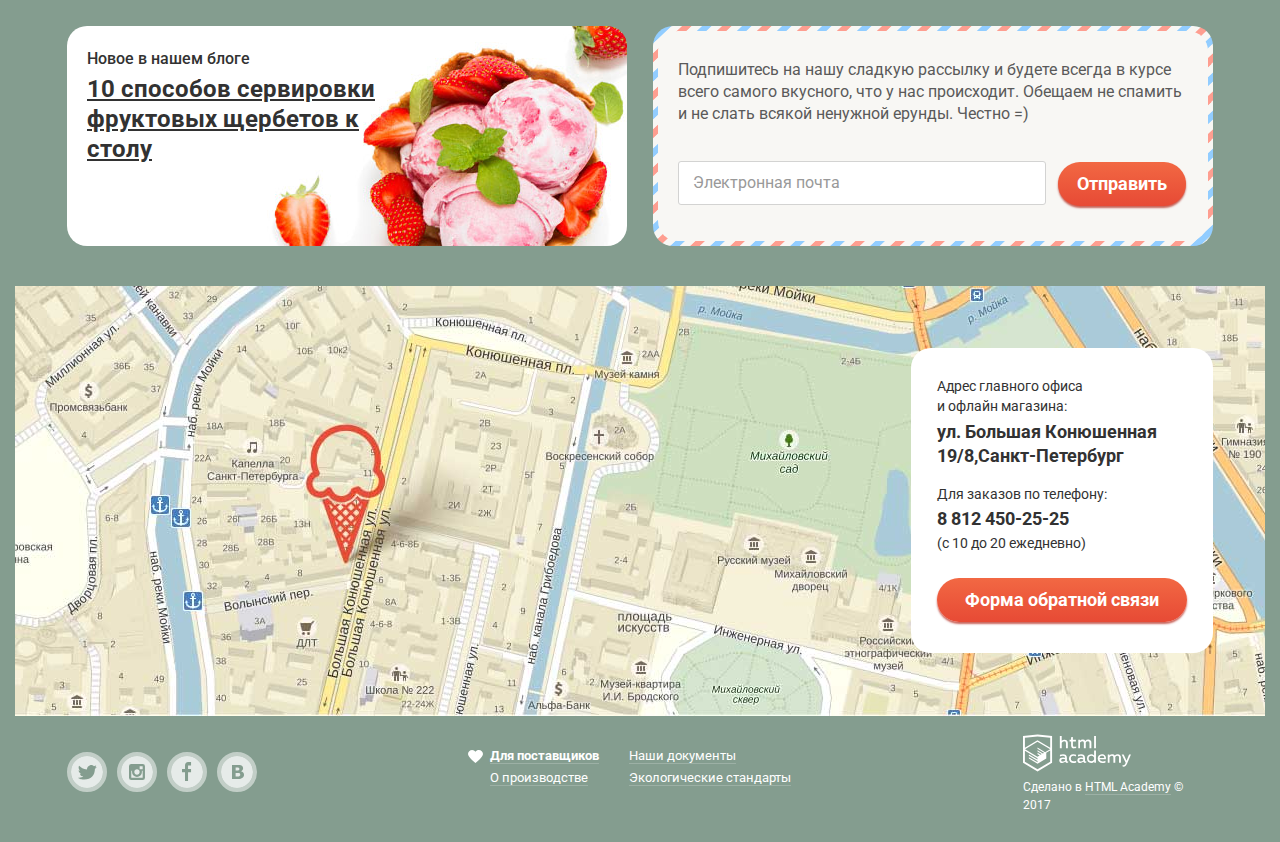
==== commit bf776e83: "Задание 5. Выполнила стилизацию проекта" ====
--- a/index.html
+++ b/index.html
@@ -8,9 +8,9 @@
     <title>"Глейси" магазин мороженого</title>
   </head>
   <body>
-    <input type="radio" id="btn-1" name="toggle" checked>
-    <input type="radio" id="btn-2" name="toggle">
-    <input type="radio" id="btn-3" name="toggle">
+    <input class="visuallyHidden" type="radio" id="btn-1" name="toggle" checked>
+    <input class="visuallyHidden" type="radio" id="btn-2" name="toggle">
+    <input class="visuallyHidden" type="radio" id="btn-3" name="toggle">
     <div class="page-container">
       <header class="main-header container">
         <nav class="main-nav">
@@ -23,10 +23,12 @@
                 <a class="main-nav-link" href="#">Каталог</a>
                 <ul class="main-subnav-list">
                   <li class="main-subnav-item">
-                    <a class="main-subnav-link" href="#">Новинки</a>
-                  </li><li class="main-subnav-item">
+                    <a class="main-subnav-link first-link" tabindex="1" href="#">Новинки</a>
+                  </li>
+                  <li class="main-subnav-item">
                     <a class="main-subnav-link" href="catalog.html">Сливочное</a>
-                  </li><li class="main-subnav-item">
+                  </li>
+                  <li class="main-subnav-item">
                     <a class="main-subnav-link" href="#">Щербеты</a>
                   </li>
                   <li class="main-subnav-item">
@@ -47,25 +49,54 @@
           </div>
           <div class="user-block">
             <ul class="user-block-list">
-              <li class="user-block-item">
-                <a class="user-block-link user-block-search" href="#">Поиск</a>
-              </li>
-              <li class="user-block-item">
-                <a class="user-block-link user-block-enter" href="#">Вход</a>
+              <li class="user-block-item search">
+                <a class="user-block-link link-search" href="#">Поиск</a>
+                <div class="modal-wrapper">
+                  <h3 class="visuallyHidden">Форма поиска</h3>
+                    <form class="modal search-form" action="https://echo.htmlacademy.ru" method="post">
+                      <p class="form-row">
+                        <input class="input-field" type="search" name="search" id="search-id" placeholder="Что ищем?">
+                        <label for="search-id">Что ищем?</label>
+                      </p>
+                    </form>
+                </div>
+              </li>
+              <li class="user-block-item enter">
+                <a class="user-block-link link-enter" href="#">Вход</a>
+                <div class="modal-wrapper">
+                  <h3 class="visuallyHidden">Форма входа</h3>
+                  <form class="modal enter-form" action="https://echo.htmlacademy.ru" method="post">
+                    <p class="form-row">
+                      <input class="input-field" type="email" name="enter-email" id="enter-email-id" placeholder="Электронная почта">
+                      <label for="enter-email-id">Электронная почта</label>
+                    </p>
+                    <p class="form-row">
+                      <input class="input-field" type="password" name="enter-password" id="enter-password-id" placeholder="Пароль">
+                      <label for="enter-password-id">Пароль</label>
+                    </p>
+                    <div class="enter-control-wrapper">
+                      <p class="enter-info">
+                        <a class="info-link" href="#">Забыли пароль?</a>
+                        <a class="info-link" href="#">Новая регистрация</a>
+                      </p>
+                      <input class="btn enter-btn" type="submit" value="Войти">
+                    </div>
+                  </form>
+                </div>
               </li>
               <li class="user-block-item">
                 <a class="user-block-link user-block-bascket" href="#" aria-label="Корзина">Пусто</a>
               </li>
             </ul>
             <section class="user-block-info">
-              <h2 class="visuallyHidden">Контактная информация</h2>
+              <h3 class="visuallyHidden">Контактная информация</h3>
               <p class="info-shedule">С 10 до 20, ежедневно</p>
               <p class="info-phone">8 812 450-25-25</p>
             </section>
           </div>
         </nav>
       </header>
-      <main>
+      <main class="main-content">
         <div class="container">
           <h1 class="visuallyHidden">Магазин мороженого-Глейси</h1>
 
@@ -145,10 +176,10 @@
             <div class="features-wrapper">
               <p class="features-header">Магазин Глейси — это онлайн и офлайн магазин по продаже мороженого собственного производства на развес</p>
                 <ul class="features-list">
-                  <li class="features-list-item">Все наше мороженое изготавливается на собственном производстве, с использованием современного оборудования и проверенных временем технологий.</li>
-                  <li class="features-list-item">Закупка ингредиентов  производится только у проверенных фермерских хозяйств и компаний, с которыми нас связывает долговременное сотрудничество.</li>
-                  <li class="features-list-item">Для приготовления мороженого используются настоящие сливки и молоко высочайшего качества. Все дополнительные ингредиенты и добавки произведены из натурального, экологически чистого сырья.</li>
-                  <li class="features-list-item">Доставка нашего мороженого до заказчиков осуществляется в специальном термопаке, который не дает мороженому растаять в пути и позволяет сохранить превосходный вкус.</li>
+                  <li class="features-list-item ice-cream">Все наше мороженое изготавливается на собственном производстве, с использованием современного оборудования и проверенных временем технологий.</li>
+                  <li class="features-list-item cow">Закупка ингредиентов  производится только у проверенных фермерских хозяйств и компаний, с которыми нас связывает долговременное сотрудничество.</li>
+                  <li class="features-list-item eco">Для приготовления мороженого используются настоящие сливки и молоко высочайшего качества. Все дополнительные ингредиенты и добавки произведены из натурального, экологически чистого сырья.</li>
+                  <li class="features-list-item thermometer">Доставка нашего мороженого до заказчиков осуществляется в специальном термопаке, который не дает мороженому растаять в пути и позволяет сохранить превосходный вкус.</li>
                 </ul>
             </div>
           </section>
@@ -163,8 +194,11 @@
             <div class="news-subscribe">
               <form class="subscribe-form" name="subscribe" id="subscribe-form" method="post" action="https://echo.htmlacademy.ru">
                 <p class="subscribe-intro">Подпишитесь на нашу сладкую рассылку и будете всегда в курсе всего самого вкусного, что у нас происходит. Обещаем не спамить и не слать всякой ненужной ерунды. Честно =)</p>
-                <input class="subscribe-field" type="email" name="email" id="email-id" placeholder="Электронная почта">
-                <input class="btn subscribe-btn" type="submit" value="Отправить">
+                <p class="form-row">
+                  <input class="input-field subscribe-field" type="email" name="email" id="email-id" placeholder="Электронная почта">
+                  <label for="email-id">Электронная почта</label>
+                  <input class="btn subscribe-btn" type="submit" value="Отправить">
+                </p>
               </form>
             </div>
           </section>
@@ -198,21 +232,25 @@
           <ul class="footer-social">
             <li class="social-item">
               <a class="social-link" href="#" title="Мы в твиттере">Твитер</a>
+              <svg xmlns="http://www.w3.org/2000/svg" width="32" height="32" viewBox="0 0 32 32"><path fill="#FFF" d="M16 0C7.164 0 0 7.164 0 16c0 8.837 7.164 16 16 16 8.837 0 16-7.163 16-16 0-8.836-7.163-16-16-16zm7.944 12.809c-.251 6.516-3.463 10.832-10.992 10.702h-.486c-.447 0-4.543-.443-5.344-1.823 2.479.19 4.247-.406 5.12-1.136-1.048-.289-2.923-.461-3.251-2.848.384.104.618.221 1.299.113-1.307-.824-2.758-1.519-2.679-3.643.311.317 1.164.518 1.46.457-.768-.233-2.149-3.244-.974-4.781 1.984 1.79 4.075 3.482 7.804 3.643.227-2.214 1.24-3.699 3.168-4.325 1.84-.479 3.255.26 3.901 1.138.737-.224 1.453-.466 2.193-.685-.004.833-.569 1.463-.935 1.709.747.165 1.423-.475 1.423-.475-.184.963-1.094 1.725-1.707 1.954z"/></svg>
             </li>
             <li class="social-item">
+              <svg xmlns="http://www.w3.org/2000/svg" width="32" height="32" viewBox="0 0 32 32"><g fill="#FFF"><path d="M20.916 16a4.938 4.938 0 1 1-9.877 0c0-.394.051-.773.138-1.14h-.897v6.838h11.396V14.86h-.897c.086.367.137.746.137 1.14z"/><path d="M15.978 18.659c1.466 0 2.659-1.193 2.659-2.659s-1.193-2.659-2.659-2.659c-1.466 0-2.659 1.193-2.659 2.659s1.192 2.659 2.659 2.659zM18.637 10.302h3.039v3.039h-3.039z"/><path d="M16 0C7.164 0 0 7.164 0 16c0 8.837 7.164 16 16 16 8.837 0 16-7.163 16-16 0-8.836-7.163-16-16-16zm7.955 21.698a2.285 2.285 0 0 1-2.279 2.279H10.279A2.285 2.285 0 0 1 8 21.698V10.302a2.286 2.286 0 0 1 2.279-2.279h11.396a2.286 2.286 0 0 1 2.279 2.279v11.396z"/></g></svg>
               <a class="social-link" href="#" title="Мы в инстаграмм">Инстаграм</a>
             </li>
             <li class="social-item">
+              <svg xmlns="http://www.w3.org/2000/svg" width="32" height="32" viewBox="0 0 32 32"><path fill="#FFF" d="M16 0C7.164 0 0 7.163 0 16s7.164 16 16 16c8.837 0 16-7.164 16-16S24.837 0 16 0zm4.062 9.455h-3.021v3.444h3.021v3.445h-3.021v8.61H14.02v-8.61H11v-3.445h3.021V9.455c0-1.902 1.353-3.445 3.021-3.445h3.021v3.445z"/></svg>
               <a class="social-link" href="#" title="Мы в фейсбук">Фейсбук</a>
             </li>
             <li class="social-item">
               <a class="social-link" href="#" title="Мы в контакте">ВКонтакте</a>
+              <svg xmlns="http://www.w3.org/2000/svg" width="32" height="32" viewBox="0 0 32 32"><g fill="#FFF"><path d="M16.637 14.495c.402-.019.719-.082.951-.188.326-.145.54-.33.641-.559.101-.229.15-.496.15-.797 0-.232-.058-.465-.174-.697-.116-.232-.322-.405-.617-.517-.264-.1-.592-.155-.984-.165a76.242 76.242 0 0 0-1.652-.014h-.339v2.965h.565c.571 0 1.057-.009 1.459-.028zM18.118 17.084c-.282-.081-.672-.125-1.166-.132a127.97 127.97 0 0 0-1.55-.009h-.79v3.493h.264c1.014 0 1.74-.003 2.18-.009a3.2 3.2 0 0 0 1.212-.245c.377-.157.633-.364.774-.625s.214-.562.214-.9c0-.446-.088-.788-.261-1.03-.17-.241-.464-.423-.877-.543z"/><path d="M16 0C7.164 0 0 7.164 0 16c0 8.837 7.164 16 16 16 8.837 0 16-7.163 16-16 0-8.836-7.163-16-16-16zm6.602 20.531a3.73 3.73 0 0 1-1.124 1.327c-.552.415-1.161.71-1.823.886s-1.501.264-2.519.264h-6.121V8.987h5.443c1.13 0 1.957.038 2.48.113a5.126 5.126 0 0 1 1.561.5c.533.27.929.632 1.189 1.087.26.455.392.975.392 1.558 0 .678-.179 1.278-.536 1.795-.358.518-.863.92-1.517 1.208v.075c.917.182 1.642.559 2.179 1.13.537.571.807 1.325.807 2.261 0 .678-.138 1.283-.411 1.817z"/></g></svg>
             </li>
           </ul>
           <div class="footer-menu">
             <ul class="footer-menu-list">
               <li class="footer-menu-item">
-                <a class="footer-menu-link" href="#">Для поставщиков</a>
+                <a class="footer-menu-link heart" href="#">Для поставщиков</a>
               </li>
               <li class="footer-menu-item">
                 <a class="footer-menu-link" href="#">О производстве</a>
@@ -234,48 +272,30 @@
         </div>
       </footer>
     </div>
-    <section class="modal modal-search">
-      <h2 class="visuallyHidden">Форма поиска</h2>
-        <form class="search-form" action="https://echo.htmlacademy.ru" method="post">
-          <p class="form-row">
-            <input class="search-field" type="search" name="search" id="search-id">
-          </p>
-        </form>
-    </section>
-    <section class="modal modal-enter">
-      <h2 class="visuallyHidden">Форма входа</h2>
-      <form class="enter-form" action="https://echo.htmlacademy.ru" method="post">
+    <div class="feedback-overlay"></div>
+    <section class="modal-wrapper feedback">
+      <h3 class="visuallyHidden">Форма обратной связи</h3>
+      <button class="modal-close" type="button" title="Закрыть">Закрыть</button>
+      <form class="modal modal-feedback" action="https://echo.htmlacademy.ru" method="post">
+        <p class="feedback-title">Мы обязательно вам ответим!</p>
         <p class="form-row">
-          <input class="enter-field" type="email" name="enter-email" id="enter-email-id" placeholder="Электронная почта">
+          <input class="input-field feedback-field" type="text" name="feedback-name" id="feedback-name-id" placeholder="Как вас зовут?">
+          <label for="feedback-name-id">Как вас зовут?</label>
         </p>
         <p class="form-row">
-          <input class="enter-field" type="password" name="enter-password" id="enter-password-id" placeholder="Пароль">
+          <input class="input-field feedback-field" type="email" name="feedback-email" id="feedback-email-id" placeholder="Ваша почта для ответа?">
+          <label for="feedback-email-id">Ваша почта для ответа?</label>
         </p>
-        <p class="enter-info">
-          <a class="restore" href="#">Забыли пароль?</a>
-          <a class="register" href="#">Новая регистрация</a>
+        <p class="form-row">
+          <textarea class="feedback-textarea" name="feedback-message" id="feedback-message-id" rows="6" placeholder="Напишите что-нибудь..."></textarea>
+          <label for="feedback-message-id">Напишите что-нибудь...</label>
         </p>
-        <input class="btn enter-btn" type="submit" value="Войти">
+        <div class="btn-wrapper">
+          <input class="btn feedback-btn" type="submit" value="Отправить">
+        </div>
       </form>
     </section>
-    <section class="modal modal-feedback">
-      <h2 class="visuallyHidden">Форма обратной связи</h2>
-      <p class="feedback-title">Мы обязательно вам ответим!</p>
-      <form class="feedback-form" action="https://echo.htmlacademy.ru" method="post">
-        <p class="form-row">
-          <input class="feedback-field" type="text" name="feedback-name" id="feedback-name-id" placeholder="Как вас зовут?">
-        </p>
-        <p class="form-row">
-          <input class="feedback-field" type="email" name="feedback-email" id="feedback-email-id" placeholder="Ваша почта для ответа?">
-        </p>
-        <p class="form-row">
-          <textarea class="feedback-textarea" name="feedback-message" id="feedback-message-id" rows="5" placeholder="Напишите что-нибудь..."></textarea>
-        </p>
-        <input class="btn feedback-btn" type="submit" value="Отправить">
-      </form>
-    </section>
-    <script src="https://api-maps.yandex.ru/2.1/?lang=ru_RU" type="text/javascript">
-    </script>
-    <script type="text/javascript" src="js/map-api.js"></script>
+    <script src="https://api-maps.yandex.ru/2.1/?lang=ru_RU" type="text/javascript"></script>
+    <script type="text/javascript" src="js/script.js"></script>
   </body>
 </html>
--- a/css/style.css
+++ b/css/style.css
@@ -19,30 +19,25 @@
   border: 0;
 }
 
-body>input[type="radio"] {
-  display: none;
-}
-
 .page-container {
   min-width: 1200px;
   background-color: #849d8f;
-  transition: background-image 0.5s ease, background-color 0.5s ease;
 }
 
 #btn-1:checked ~ .page-container {
-  background: url(../img/slide1.png) no-repeat;
+  background: url("../img/slide1.png") no-repeat;
   background-position: top center;
   background-color: #849d8f;
 }
 
 #btn-2:checked ~ .page-container {
-  background: url(../img/slide2.png) no-repeat;
+  background: url("../img/slide2.png") no-repeat;
   background-position: top center;
   background-color: #8996a6;
 }
 
 #btn-3:checked ~ .page-container {
-  background: url(../img/slide3.png) no-repeat;
+  background: url("../img/slide3.png") no-repeat;
   background-position: top center;
   background-color: #9d8b84;
 }
@@ -57,9 +52,12 @@
 .main-header {
   padding-top: 10px;
   padding-bottom: 12px;
+  margin-bottom: 260px;
 }
 
 .header-left {
+  display: -webkit-box;
+  display: -ms-flexbox;
   display: flex;
 }
 
@@ -68,24 +66,34 @@
 }
 
 .main-nav {
+  display: -webkit-box;
+  display: -ms-flexbox;
   display: flex;
-  justify-content: space-between;
+  -webkit-box-pack: justify;
+      -ms-flex-pack: justify;
+          justify-content: space-between;
   padding: 0;
 }
 
 .main-nav-list {
+    display: -webkit-box;
+    display: -ms-flexbox;
     display: flex;
-    justify-content: space-between;
-    align-items: flex-start;
+    -webkit-box-pack: justify;
+        -ms-flex-pack: justify;
+            justify-content: space-between;
+    -webkit-box-align: start;
+        -ms-flex-align: start;
+            align-items: flex-start;
     margin: 0;
     padding: 12px 0;
     list-style: none;
 }
 
 .main-nav-item {
+  position: relative;
   margin: 0 4px;
-  background-color: rgba(255,255,255,0.2);
-  border-radius: 15px;
+  padding-bottom: 15px;
 }
 
 .main-nav-link {
@@ -96,10 +104,107 @@
   line-height: 18px;
   color: #ffffff;
   text-decoration: none;
+  border-radius: 15px;
+}
+
+.main-nav-link::after {
+  content: "";
+  display: block;
+  height: 1px;
+  background-color: rgba(255, 255, 255, 0.2);
+}
+
+.main-nav-link:active {
+  background-color: #ededed;
+  -webkit-box-shadow: inset 0 2px 2px 0 #696969;
+          box-shadow: inset 0 2px 2px 0 #696969;
+}
+
+.main-nav-link:active::after {
+  background-color: #ededed;
+}
+
+.main-nav-link.active {
+  background-color: #d07058;
+}
+
+.main-nav-link.active::after {
+  background-color: #d07058;
+}
+
+.main-nav-link:hover,
+.main-nav-link:focus {
+  color: #333333;
+  background-color: #f8f7f4;
+}
+
+.main-nav-link:hover::after,
+.main-nav-link:focus::after {
+  background-color: #f8f7f4;
 }
 
 .main-subnav-list {
+  position: absolute;
+  top: 37px;
+  left: -4px;
   display: none;
+  width: 144px;
+  margin: 0;
+  padding: 0;
+  padding-top: 2px;
+  padding-bottom: 5px;
+  background-color: #f8f7f4;
+  border-radius: 5px;
+  list-style: none;
+  -webkit-box-shadow: 0 20px 20px rgba(0,0,0,0.4);
+          box-shadow: 0 20px 20px rgba(0,0,0,0.4);
+  z-index: 100;
+}
+
+.main-nav-item:hover .main-subnav-list,
+.main-nav-link:focus+.main-subnav-list {
+  display: block;
+}
+
+.main-subnav-item {
+  margin-bottom: 3px;
+}
+
+.main-subnav-link {
+  display: block;
+  padding: 7px 20px;
+  font-size: 14px;
+  line-height: 16px;
+  color: #323232;
+  text-decoration: none;
+}
+
+.main-subnav-link:hover {
+  background-color: #fbded7;
+}
+
+.main-subnav-link:active {
+  background-color: #f6b5a5;
+}
+
+.main-subnav-link.active {
+  background-color: #d07058;
+  color: #ffffff;
+}
+
+.first-link {
+  position: relative;
+  font-weight: 500;
+}
+
+.first-link::after {
+  content: "";
+  position: absolute;
+  bottom: 2px;
+  left: 7px;
+  width: 130px;
+  height: 1px;
+  background-color: rgba(50, 50, 50, 0.2);
 }
 
 .user-block {
@@ -107,47 +212,95 @@
 }
 
 .user-block-list {
+  display: -webkit-box;
+  display: -ms-flexbox;
   display: flex;
   margin: 0;
   padding: 0;
   list-style: none;
 }
 
+.user-block-item {
+  padding-bottom: 5px;
+}
+
+.search,
+.enter,
+.bascket {
+  position: relative;
+}
+
 .user-block-link {
-  display: inline-block;
-  vertical-align: top;
-  box-sizing: border-box;
-  margin-left: 4px;
+  display: block;
+  -webkit-box-sizing: border-box;
+          box-sizing: border-box;
+  margin-left: 8px;
   font-size: 14px;
   line-height: 16px;
   color: #ffffff;
   text-decoration: none;
   background-color: rgba(255,255,255,0.2);
   border-radius: 15px;
-
-}
-
-.user-block-search {
+}
+
+.user-block-link:hover,
+.user-block-link:focus {
+  color: #323232;
+  background-color: #f8f7f4;
+}
+
+.link-search {
   height: 32px;
   width: 32px;
+  font-size: 0;
   border-radius: 50%;
-}
-
-.user-block-enter {
+  background-image: url("../img/loupe.svg");
+  background-repeat: no-repeat;
+  background-position: center;
+}
+
+.link-search:hover,
+.link-search:focus {
+    background-image: url("../img/loupe-black.svg");
+}
+
+.link-enter {
   width: 94px;
   padding: 8px 0;
   padding-left: 45px;
+  background-image: url("../img/entrance-white.svg");
+  background-repeat: no-repeat;
+  background-position: 16px center;
+}
+
+.link-enter:hover,
+.link-enter:focus {
+    background-image: url("../img/entrance.svg");
 }
 
 .user-block-bascket {
   width: 118px;
   padding: 8px 0;
   padding-left: 45px;
+  background-image: url("../img/basket.svg");
+  background-repeat: no-repeat;
+  background-position: 16px center;
+}
+
+.user-block-bascket:not(.full):hover,
+.user-block-bascket:not(.full):focus {
+  background-image: url("../img/basket-black.svg");
+}
+
+.user-block-bascket.full {
+  color: #323232;
+  background-color: #f8f7f4;
+  background-image: url("../img/basket-red.svg");
 }
 
 .user-block-info {
   text-align: right;
-  margin-top: 18px;
+  margin-top: 14px;
 }
 
 .info-shedule,
@@ -165,36 +318,442 @@
   line-height: 24px;
 }
 
-/*----Слайдер-----*/
+.search .modal-wrapper,
+.enter .modal-wrapper,
+.bascket .modal-wrapper {
+  display: none;
+}
+.search:hover .modal-wrapper,
+.enter:hover .modal-wrapper,
+.bascket:hover .modal-wrapper {
+  position: absolute;
+  top: 36px;
+  right: 0;
+  display: block;
+}
+
+.enter:hover .modal-wrapper,
+.bascket:hover .modal-wrapper {
+  z-index: 250;
+}
+
+.modal {
+  padding: 20px 16px;
+  background-color: #f8f7f4;
+  border-radius: 5px;
+  -webkit-box-shadow: 0 20px 20px rgba(0,0,0,0.4);
+          box-shadow: 0 20px 20px rgba(0,0,0,0.4);
+}
+
+.form-row {
+  position: relative;
+  margin: 0;
+}
+
+.input-field,
+.feedback-textarea {
+  width: 310px;
+  -webkit-box-sizing: border-box;
+          box-sizing: border-box;
+  padding: 9px 14px;
+  font: inherit;
+  font-size: 16px;
+  line-height: 24px;
+  font-weight: 500;
+  color: #323232;
+  border: 1px solid #d3d3d2;
+  border-radius: 3px;
+}
+.input-field:hover,
+.feedback-textarea:hover {
+  padding: 8px 13px;
+  border: 2px solid rgba(154, 154, 154, 0.54);
+}
+
+.input-field:focus,
+.feedback-textarea:focus {
+  padding: 8px 13px;
+  border: 2px solid rgba(46, 136, 228, 0.52);
+  outline: none;
+}
+
+.input-field::-webkit-input-placeholder,
+.feedback-textarea::-webkit-input-placeholder {
+  font-weight: normal;
+  color:#999999;
+}
+
+.input-field:-ms-input-placeholder,
+.feedback-textarea:-ms-input-placeholder {
+  font-weight: normal;
+  color:#999999;
+  opacity: 1;
+}
+
+.input-field:-moz-placeholder,
+.feedback-textarea:-moz-placeholder {
+  font-weight: normal;
+  color:#999999;
+  opacity: 1;
+}
+
+.input-field:focus::-webkit-input-placeholder,
+.feedback-textarea:focus::-webkit-input-placeholder {
+  color: transparent;
+}
+
+.input-field:focus:-ms-input-placeholder,
+.feedback-textarea:focus:-ms-input-placeholder {
+  opacity: 0;
+}
+
+.input-field:focus:-moz-placeholder,
+.feedback-textarea:focus:-moz-placeholder {
+  opacity: 0;
+}
+
+.input-field+label,
+.feedback-textarea+label {
+  position: absolute;
+  display: block;
+  left: -999999px;
+  font-size: 11px;
+  line-height: 13px;
+  color: #5b9ddf;
+}
+
+.input-field:focus+label,
+.feedback-textarea:focus+label {
+  top: -15px;
+  left: 14px;
+}
+
+.enter-form .input-field {
+  width: 240px;
+  margin-bottom: 22px;
+}
+
+.bascket-table {
+  width: 510px;
+  font-size: 13px;
+  line-height: 16px;
+  color: #323232;
+}
+
+.bascket-items {
+  margin-bottom: 16px;
+  border-spacing: 0;
+  border-bottom: 1px solid #cacac7;
+}
+
+.bascket-items td{
+  padding-right: 15px;
+  padding-bottom: 15px;
+  vertical-align: middle;
+}
+
+.bascket-items .item-delete {
+  vertical-align: top;
+}
+
+.item-delete-button {
+  width: 11px;
+  height: 11px;
+  font-size: 0;
+  background-color: inherit;
+  background-image: url(../img/cross-small.svg);
+  background-repeat: no-repeat;
+  border: 0;
+  cursor: pointer;
+}
+
+.item-preview-img {
+  width: 35px;
+  height: 35px;
+  border-radius: 50%;
+}
+
+.item-count {
+  white-space: nowrap;
+}
+
+.item-count span {
+  color: #999999;
+}
+
+.bascket-total {
+  margin: 0;
+  margin-bottom: 16px;
+  font-size: 15px;
+  line-height: 18px;
+  font-weight: 500;
+  text-align: right;
+}
+
+.bascket-btn-wrapper {
+  display: -webkit-box;
+  display: -ms-flexbox;
+  display: flex;
+  -webkit-box-pack: end;
+      -ms-flex-pack: end;
+          justify-content: flex-end;
+}
+
+.btn {
+  display: block;
+  width: 260px;
+  margin: 0 auto;
+  padding: 10px;
+  font-size: 18px;
+  line-height: 24px;
+  font-weight: 700;
+  color: #ffffff;
+  text-align: center;
+  text-decoration: none;
+  border-radius: 40px;
+  background-image: -webkit-gradient(linear, left bottom, left top, from(#e74a35), to(#f26843));
+  background-image: -webkit-linear-gradient(bottom, #e74a35, #f26843);
+  background-image: -o-linear-gradient(bottom, #e74a35, #f26843);
+  background-image: linear-gradient(0deg, #e74a35, #f26843);
+  -webkit-box-shadow: 0 2px 2px 0 rgba(172,16,0,0.64);
+          box-shadow: 0 2px 2px 0 rgba(172,16,0,0.64);
+}
+
+.btn:hover {
+  background-image: -webkit-gradient(linear, left bottom, left top, from(rgba(255, 255, 255, 0.2)), to(rgba(255, 255, 255, 0.2))),
+                    -webkit-gradient(linear, left bottom, left top, from(#e74a35), to(#f26843));
+  background-image: -webkit-linear-gradient(bottom, rgba(255, 255, 255, 0.2), rgba(255, 255, 255, 0.2)),
+                    -webkit-linear-gradient(bottom, #e74a35, #f26843);
+  background-image: -o-linear-gradient(bottom, rgba(255, 255, 255, 0.2), rgba(255, 255, 255, 0.2)),
+                    -o-linear-gradient(bottom, #e74a35, #f26843);
+  background-image: linear-gradient(0deg, rgba(255, 255, 255, 0.2), rgba(255, 255, 255, 0.2)),
+                    linear-gradient(0deg, #e74a35, #f26843);
+}
+
+.btn:active {
+  background-image: -webkit-gradient(linear, left bottom, left top, from(rgba(0, 0, 0, 0.07)), to(rgba(0, 0, 0, 0.07))),
+                    -webkit-gradient(linear, left bottom, left top, from(#e74a35), to(#f26843));
+  background-image: -webkit-linear-gradient(bottom, rgba(0, 0, 0, 0.07), rgba(0, 0, 0, 0.07)),
+                    -webkit-linear-gradient(bottom, #e74a35, #f26843);
+  background-image: -o-linear-gradient(bottom, rgba(0, 0, 0, 0.07), rgba(0, 0, 0, 0.07)),
+                    -o-linear-gradient(bottom, #e74a35, #f26843);
+  background-image: linear-gradient(0deg, rgba(0, 0, 0, 0.07), rgba(0, 0, 0, 0.07)),
+                    linear-gradient(0deg, #e74a35, #f26843);
+  -webkit-box-shadow: inset 0 2px 2px 0 #942718;
+          box-shadow: inset 0 2px 2px 0 #942718;
+}
+
+.bascket-btn {
+  width: 170px;
+  margin-right: 0;
+  font: inherit;
+  font-size: 18px;
+  line-height: 24px;
+  font-weight: 500;
+  border: none;
+  cursor: pointer;
+}
+
+.feedback {
+  position: fixed;
+  top: 50%;
+  left: 50%;
+  display: none;
+  width: 478px;
+  margin-top: -221px;
+  margin-left: -239px;
+  z-index: 300;
+}
+
+.feedback-show {
+  display: block;
+}
+
+.modal-close {
+  position: absolute;
+  top: 15px;
+  right: 15px;
+  width: 20px;
+  height: 20px;
+  font-size: 0;
+  background-color: transparent;
+  border: 0;
+  cursor: pointer;
+}
+
+.modal-close::before,
+.modal-close::after {
+  content: "";
+  position: absolute;
+  top: 10px;
+  left: 0px;
+  width: 22px;
+  height: 2px;
+  background-color: #231f20;
+}
+
+.modal-close::before {
+  -webkit-transform: rotate(45deg);
+      -ms-transform: rotate(45deg);
+          transform: rotate(45deg);
+}
+
+.modal-close::after {
+  -webkit-transform: rotate(-45deg);
+      -ms-transform: rotate(-45deg);
+          transform: rotate(-45deg);
+}
+
+.modal-feedback {
+    padding: 20px 26px;
+}
+
+.modal-feedback .input-field {
+  width: 268px;
+  margin-bottom: 20px;
+}
+
+.modal-feedback .feedback-textarea {
+  width: 428px;
+  margin-bottom: 20px;
+}
+
+.enter-btn {
+  margin: 0;
+  width: 100px;
+  font-family: inherit;
+  border: 0;
+}
+
+.feedback-title {
+  margin: 0;
+  margin-bottom: 20px;
+  font-size: 24px;
+  line-height: 28px;
+  font-weight: 500;
+  color: #323232;
+}
+
+.feedback-btn {
+  margin: 0;
+  width: 140px;
+  font-family: inherit;
+  border: 0;
+}
+
+.modal-feedback .btn-wrapper {
+  display: -webkit-box;
+  display: -ms-flexbox;
+  display: flex;
+  -webkit-box-pack: end;
+      -ms-flex-pack: end;
+          justify-content: flex-end;
+  margin-bottom: 5px;
+}
+
+.feedback-overlay {
+    position: fixed;
+    top: 0;
+    left: 0;
+    display: none;
+    width: 100%;
+    height: 100%;
+    background-color: black;
+    opacity: 0.3;
+    z-index: 300;
+  }
+
+.feedback-overlay-show {
+  display:block;
+}
+
+.enter-control-wrapper {
+  display: -webkit-box;
+  display: -ms-flexbox;
+  display: flex;
+  -webkit-box-orient: horizontal;
+  -webkit-box-direction: reverse;
+      -ms-flex-direction: row-reverse;
+          flex-direction: row-reverse;
+  -webkit-box-pack: justify;
+      -ms-flex-pack: justify;
+          justify-content: space-between;
+}
+
+.enter-info {
+  margin: 0;
+}
+
+.info-link {
+  display: block;
+  font-size: 13px;
+  line-height: 24px;
+  color: #323232;
+}
+
+.info-link:hover,
+.catalog-item-link:hover,
+.footer-menu-link:hover,
+.copyright-text a:hover {
+  color: #ffbc9e;
+}
+
+.info-link:active,
+.catalog-item-link:active,
+.footer-menu-link:active,
+.copyright-text a:active {
+  color: #ffbc9e;
+}
+
+.footer-menu-link:hover,
+.footer-menu-link:active,
+.copyright-text a:hover,
+.copyright-text a:active {
+  border-bottom-color: #ffbc9e;
+}
+
+.main-content {
+  position: relative;
+}
 
 .back-controls {
   position: absolute;
-  bottom: 18px;
+  top: 170px;
 }
 
 .back-controls label {
   display: inline-block;
   width: 16px;
   height: 16px;
-  margin: 0 3px;
+  margin: 0 2px;
   border: 2px solid #ffffff;
   border-radius: 50%;
   background-color: transparent;
   cursor: pointer;
 }
 
+.back-controls label:hover {
+  background-color: rgba(255, 255, 255, 0.4);
+}
+
 #btn-1:checked ~ .page-container label[for="btn-1"],
 #btn-2:checked ~ .page-container label[for="btn-2"],
 #btn-3:checked ~ .page-container label[for="btn-3"]  {
   background-color: #ffffff;
 }
 
+#btn-1:focus ~ .page-container label[for="btn-1"],
+#btn-2:focus ~ .page-container label[for="btn-2"],
+#btn-3:focus ~ .page-container label[for="btn-3"] {
+  outline: 2px solid;
+  outline-color: #74a0d1;
+  outline-offset: 1px;
+}
+
 .slider {
-  position: relative;
   margin: 0;
   margin-bottom: 40px;
   padding: 0;
-  padding-top: 260px;
   list-style: none;
 }
 
@@ -224,22 +783,6 @@
   color: #ffffff;
 }
 
-.btn {
-  display: block;
-  width: 260px;
-  margin: 0 auto;
-  padding: 10px;
-  font-size: 18px;
-  line-height: 24px;
-  font-weight: 700;
-  color: #ffffff;
-  text-align: center;
-  text-decoration: none;
-  border-radius: 40px;
-  background-image: linear-gradient(0deg, #e74a35, #f26843);
-  box-shadow: 0 2px 2px 0 rgba(172,16,0,0.64);
-}
-
 .slide-btn {
   font-size: 32px;
   line-height: 44px;
@@ -252,8 +795,12 @@
 }
 
 .banners-list {
+  display: -webkit-box;
+  display: -ms-flexbox;
   display: flex;
-  justify-content: space-between;
+  -webkit-box-pack: justify;
+      -ms-flex-pack: justify;
+          justify-content: space-between;
   margin: 0;
   padding: 0;
   list-style: none;
@@ -268,12 +815,12 @@
 }
 
 .banner-1 {
-  background-image: url(../img/malinka.jpg);
+  background-image: url("../img/malinka.jpg");
   background-repeat: no-repeat;
 }
 
 .banner-2 {
-  background-image: url(../img/shoco.jpg);
+  background-image: url("../img/shoco.jpg");
   background-repeat: no-repeat;
 }
 
@@ -308,12 +855,25 @@
 /*----Каталог Хит----*/
 
 .catalog-list {
+  display: -webkit-box;
+  display: -ms-flexbox;
   display: flex;
-  flex-wrap: wrap;
-  justify-content: space-between;
+  -ms-flex-wrap: wrap;
+      flex-wrap: wrap;
+  -webkit-box-pack: justify;
+      -ms-flex-pack: justify;
+          justify-content: space-between;
   margin: 0;
   padding: 0;
   list-style: none;
+}
+
+.inner-page .catalog-list {
+  margin-bottom: 44px;
+}
+
+.inner-page .catalog {
+  border-bottom: 1px solid rgba(255, 255, 255, 0.19);
 }
 
 .catalog-item {
@@ -324,20 +884,23 @@
 }
 
 .catalog-item:hover {
-  z-index: 50;
+  z-index: 200;
 }
 
 .catalog-item:hover::after {
+  content: "";
   position: absolute;
   top: -6px;
   left: -12px;
   width: 293px;
   min-height: 405px;
-  content: "";
   display: block;
   border-radius: 5px;
   background-color: rgba(255, 255, 255, 0.2);
-  box-shadow: 0 20px 20px rgba(0, 0, 0, 0.4);
+  -webkit-box-shadow: 0 20px 20px rgba(0, 0, 0, 0.4);
+          box-shadow: 0 20px 20px rgba(0, 0, 0, 0.4);
+  z-index: 100;
+
 }
 
 .catalog-item-img {
@@ -348,16 +911,20 @@
   border-radius: 50%;
 }
 
+.inner-page .catalog-item-img {
+  margin-bottom: 8px;
+}
+
 .hits .catalog-item::before {
+  content: "";
   position: absolute;
   top: 0px;
-  content: "";
   width: 61px;
   height: 61px;
-  background-image: url(../img/hit.png);
+  background-image: url("../img/hit.svg");
   background-repeat: no-repeat;
   border-radius: 50%;
-  z-index: 100;
+  z-index: 300;
 }
 
 .price {
@@ -373,10 +940,12 @@
 
 .price span {
   display: inline-block;
-  padding-left: 32px;
+  padding-left: 34px;
   font-size: 30px;
   line-height: 45px;
-
+  background-image: url("../img/ruble.svg");
+  background-repeat: no-repeat;
+  background-position: 2px 2px;
 }
 
 .catalog-item-link {
@@ -384,22 +953,19 @@
   line-height: 22px;
   text-align: center;
   color: #ffffff;
-  text-align: center;
   text-decoration: none;
   border-bottom: 1px solid rgba(255, 255, 255, 0.2);
 }
 
-.catalog-item:hover .catalog-item-link {
-  border-bottom: none;
-}
-
 .catalog-btn {
   position: absolute;
   bottom: -54px;
   left: 50%;
-  transform: translateX(-50%);
+  -webkit-transform: translateX(-50%);
+      -ms-transform: translateX(-50%);
+          transform: translateX(-50%);
   width: 192px;
-  z-index: 50;
+  z-index: 200;
   display: none;
 }
 
@@ -415,10 +981,11 @@
 .features-wrapper {
   min-height: 246px;
   padding: 25px 20px;
-  background-image: url(../img/wafer.jpg);
+  background-image: url("../img/wafer.jpg");
   background-repeat: repeat;
   border-radius: 20px;
 }
+
 
 .features-header {
   margin: 0;
@@ -428,24 +995,64 @@
 }
 
 .features-list {
+  display: -webkit-box;
+  display: -ms-flexbox;
   display: flex;
-  justify-content: space-between;
-  flex-wrap: wrap;
+  -webkit-box-pack: justify;
+      -ms-flex-pack: justify;
+          justify-content: space-between;
+  -ms-flex-wrap: wrap;
+      flex-wrap: wrap;
   margin: 0;
   padding: 0;
   list-style: none;
 }
 
 .features-list-item {
+  position: relative;
   width: 486px;
   margin-top: 22px;
   padding-left: 56px;
 }
 
+.features-list-item::before {
+  content: "";
+  position: absolute;
+  top: -11px;
+  left: 0px;
+  display: block;
+  width: 50px;
+  height: 50px;
+}
+
+.ice-cream::before {
+  background-image: url("../img/ice-cream.svg");
+  background-repeat: no-repeat;
+}
+
+.cow::before {
+  background-image: url("../img/cow.svg");
+  background-repeat: no-repeat;
+}
+
+.eco::before {
+  background-image: url("../img/eco.svg");
+  background-repeat: no-repeat;
+}
+
+.thermometer::before {
+  background-image: url("../img/thermometer.svg");
+  background-repeat: no-repeat;
+}
+
 /*----Новости блога----*/
 .news {
+  display: -webkit-box;
+  display: -ms-flexbox;
   display: flex;
-  justify-content: space-between;
+  -webkit-box-pack: justify;
+      -ms-flex-pack: justify;
+          justify-content: space-between;
   margin-bottom: 40px;
 }
 
@@ -453,13 +1060,14 @@
 .news-subscribe {
   width: 560px;
   height: 220px;
-  box-sizing: border-box;
+  -webkit-box-sizing: border-box;
+          box-sizing: border-box;
   border-radius: 20px;
 }
 
 .news-blog {
   padding: 22px 20px;
-  background-image: url(../img/strawberry.jpg);
+  background-image: url("../img/strawberry.jpg");
   background-repeat: no-repeat;
 }
 
@@ -479,15 +1087,21 @@
   color: #323232;
 }
 
+.blog-link:hover,
+.blog-link:active {
+  color: #e84d37;
+}
+
 .news-subscribe {
   padding: 5px 5px;
-  background: url(../img/post.png) repeat #f8f7f4;
+  background: url("../img/post.png") repeat #f8f7f4;
 }
 
 .subscribe-form {
   width: 550px;
   height: 210px;
-  box-sizing: border-box;
+  -webkit-box-sizing: border-box;
+          box-sizing: border-box;
   padding: 28px 20px;
   border-radius: 20px;
   background-color: #f8f7f4;
@@ -501,32 +1115,6 @@
 
 .subscribe-field {
   width: 368px;
-  box-sizing: border-box;
-  padding: 10px;
-  font-family: "Roboto","Arial", sans-serif;
-  font-size: 16px;
-  line-height: 16px;
-  font-weight: 700;
-  color: #323232;
-  border: 1px solid rgba(178,178,178,0.52);
-  border-radius: 5px;
-}
-
-.subscribe-field::-webkit-input-placeholder {
-  font-weight: normal;
-  color:#999999;
-}
-
-.subscribe-field:-ms-input-placeholder {
-  font-weight: normal;
-  color:#999999;
-  opacity: 1;
-}
-
-.subscribe-field:-moz-placeholder {
-  font-weight: normal;
-  color:#999999;
-  opacity: 1;
 }
 
 .subscribe-btn {
@@ -557,12 +1145,13 @@
   right:0;
   width: 302px;
   min-height: 305px;
-  box-sizing: border-box;
+  -webkit-box-sizing: border-box;
+          box-sizing: border-box;
   margin: 62px 0;
   padding: 28px 26px;
   border-radius: 20px;
   background-color: #ffffff;
-  z-index: 10000;
+  z-index: 100;
 }
 
 .contacts-list {
@@ -615,27 +1204,35 @@
 }
 
 .main-footer .container {
+  display: -webkit-box;
+  display: -ms-flexbox;
   display: flex;
-  justify-content: space-between;
+  -webkit-box-pack: justify;
+      -ms-flex-pack: justify;
+          justify-content: space-between;
 }
 
 .footer-social {
+  display: -webkit-box;
+  display: -ms-flexbox;
   display: flex;
-  width: 200px;
+  width: 190px;
   margin: 0;
   padding: 18px 0;
   list-style: none;
 }
 
+.social-item {
+  position: relative;
+}
+
 .social-link {
-  position: relative;
   display: inline-block;
-  width: 30px;
-  height: 30px;
-  margin: 0;
-  margin-right: 12px;
+  width: 32px;
+  height: 32px;
+  margin: 0;
+  margin-right: 10px;
   font-size: 0;
-  background-color: rgba(255,255,255,0.7);
   border-radius: 50%;
   border: 4px solid rgba(255,255,255,0.5);
   vertical-align: top;
@@ -648,7 +1245,22 @@
 
 .social-link:active {
   border: 4px solid rgba(255,255,255,0.7);
-  box-shadow: inset 0 2px 2px 0 #888888;
+}
+
+.social-item svg {
+  position: absolute;
+  top: 4px;
+  left: 4px;
+  fill-opacity: 0.8;
+}
+
+.social-item:hover svg,
+.social-link:focus+svg {
+  fill-opacity: 1;
+}
+
+.social-item:active svg {
+  fill-opacity: 0.7;
 }
 
 .footer-menu-link,
@@ -671,8 +1283,10 @@
 }
 
 .footer-menu {
+  display: -webkit-box;
+  display: -ms-flexbox;
   display: flex;
-  width: 370px;
+  width: 360px;
   padding-top: 10px;
 }
 
@@ -686,6 +1300,23 @@
   padding-left: 30px;
 }
 
+.heart {
+  position: relative;
+  font-weight: 700;
+}
+
+.heart::before {
+  content: "";
+  position: absolute;
+  display: block;
+  top: 2px;
+  left: -22px;
+  width: 15px;
+  height: 13px;
+  background-image: url("../img/heart.svg");
+  background-repeat: no-repeat;
+}
+
 .footer-copyright {
   width: 190px;
 }
@@ -696,10 +1327,17 @@
 
 /*----Каталог----*/
 
+.inner-page .main-header {
+  margin-bottom: 0;
+}
+
 .breadcrumbs-list {
+  display: -webkit-box;
+  display: -ms-flexbox;
   display: flex;
   margin: 0;
   margin-top: -34px;
+  margin-bottom: 5px;
   padding: 0;
   list-style: none;
 }
@@ -713,8 +1351,8 @@
 }
 
 .breadcrumbs-item::after {
-  position: absolute;
   content: "»";
+  position: absolute;
   right: 7px;
   top: 0;
   color: #ffffff;
@@ -722,7 +1360,7 @@
 }
 
 .breadcrumbs-item:last-child::after {
-  visibility: hidden;
+  content: "";
 }
 
 .breadcrumbs-link {
@@ -733,15 +1371,365 @@
   border-bottom: 1px solid rgba(255, 255, 255, 0.2);
 }
 
+.breadcrumbs-link:hover,
+.breadcrumbs-link:focus {
+  color: #ffbc9e;
+  border-bottom-color: #ffbc9e;
+}
+
+.inner-page .page-title {
+  margin: 0;
+  margin-bottom: 25px;
+  font-size: 35px;
+  font-weight:700;
+  line-height: 41px;
+  color: #ffffff;
+}
+
 /*----Фильтр----*/
+
 .filters {
-  margin-bottom: 36px;
+  margin-bottom: 38px;
 }
 
 .filters-form .form-row {
+  display: -webkit-box;
+  display: -ms-flexbox;
   display: flex;
+  margin-bottom: 16px;
+}
+
+.filter-set {
+  margin: 0;
+  padding: 0;
+  border: none;
 }
 
 .filter-set .filter-field-wrapper {
+  display: -webkit-box;
+  display: -ms-flexbox;
   display: flex;
-}
+  -webkit-box-align: center;
+      -ms-flex-align: center;
+          align-items: center;
+}
+
+.filter-set-legend {
+  margin-left: 16px;
+  margin-bottom: 6px;
+  font-size: 14px;
+  line-height: 16px;
+  color: #ffffff;
+}
+
+.filter-label {
+  font-size: 16px;
+  line-height: 18px;
+  color: #ffffff;
+  border-radius: 5px;
+}
+
+.filter-field-wrapper {
+  margin: 0;
+  margin-right: 15px;
+  padding: 9px 13px;
+  background-color: #9cb0a5;
+  border-radius: 25px;
+}
+
+.cost .filter-field-wrapper {
+  position: relative;
+  width: 180px;
+  height: 4px;
+  padding: 16px 20px;
+}
+
+.range-line {
+  width: 100%;
+  height: 4px;
+  background-color: rgba(255, 255, 255, 0.5);
+}
+
+.bar {
+  position: absolute;
+  left: 20%;
+  width: 45%;
+  height: 4px;
+  background-color: #ffffff;
+}
+
+.range-toggle {
+  position: absolute;
+  width: 4px;
+  height: 4px;
+  background-color: #9cb0a5;
+  border: 8px solid #ffffff;
+  border-radius: 50%;
+  cursor: pointer;
+}
+
+.range-toggle:hover,
+.range:focus {
+  -webkit-transform: scale(1.1);
+      -ms-transform: scale(1.1);
+          transform: scale(1.1);
+}
+
+.toggle-min {
+  left: 16%;
+}
+
+.toggle-max {
+  left: 61%;
+}
+
+.sort .filter-field-wrapper {
+  padding: 0;
+}
+
+.filter-sort {
+  width: 192px;
+  height: 36px;
+  -webkit-box-sizing: border-box;
+          box-sizing: border-box;
+  padding: 9px 16px;
+  font: inherit;
+  font-size: 16px;
+  line-height: 18px;
+  color:  #ffffff;
+  background-color: transparent;
+  border-radius: 25px;
+  border: none;
+  cursor: pointer;
+  -webkit-appearance: none;
+  background-image: url("../img/select-arrow.svg");
+  background-position: 170px center;
+  background-repeat: no-repeat;
+ /* for FF */
+  -moz-appearance: none;
+  text-indent: 0.01px;
+  -o-text-overflow: '';
+     text-overflow: '';
+ /* for IE */
+  -ms-appearance: none;
+  appearance: none;
+}
+
+.filter-sort:hover,
+.filter-sort:focus {
+  font-weight: 500;
+  color: #323232;
+  background-color:#ffffff;
+  background-image: url("../img/select-arrow-black.svg");
+}
+
+.sort-option {
+  font-size: 14px;
+  line-height: 16px;
+}
+
+.filter-radio:focus+.filter-label::before,
+.filter-checkbox:focus+.filter-label::before {
+  outline: 2px solid;
+  outline-color: #74a0d1;
+  outline-offset: 1px;
+}
+
+.fat .filter-label {
+  position: relative;
+  margin-right: 18px;
+  padding-left: 32px;
+  cursor: pointer;
+}
+
+.fat .filter-label:last-child {
+  margin-right: 0;
+}
+
+.fat .filter-label::before {
+  content: "";
+  position: absolute;
+  left: 1px;
+  top: -3px;
+  width: 16px;
+  height: 16px;
+  border: 4px solid rgba(255, 255, 255, 0.8);
+  border-radius: 50%;
+}
+
+.filter-radio:checked+.filter-label::after {
+  content: "";
+  position: absolute;
+  left: 9px;
+  top: 5px;
+  width: 8px;
+  height: 8px;
+  background-color: rgba(255, 255, 255, 0.8);
+  border-radius: 50%;
+}
+
+.topings .filter-label {
+  position: relative;
+  padding-left: 35px;
+  margin-right: 19px;
+  cursor: pointer;
+}
+
+.topings .filter-label:last-child {
+  margin-right: 8px;
+}
+
+.topings .filter-label::before {
+  content: "";
+  position: absolute;
+  left: 3px;
+  top: -1px;
+  width: 16px;
+  height: 16px;
+  border: 2px solid rgba(255, 255, 255, 0.8);
+  border-radius: 3px;
+}
+
+.filter-checkbox:checked+.filter-label::after {
+  content: "";
+  position: absolute;
+  left: 12px;
+  bottom: 3px;
+  width: 5px;
+  height: 14px;
+  border: 4px solid #eef1ef;
+  border-top: 0;
+  border-left: 0;
+  -webkit-box-shadow: 2px 0 0 0 #9cb0a5,
+              inset -2px 0 0 0 #9cb0a5;
+          box-shadow: 2px 0 0 0 #9cb0a5,
+              inset -2px 0 0 0 #9cb0a5;
+  -webkit-transform: rotate(45deg);
+      -ms-transform: rotate(45deg);
+          transform: rotate(45deg);
+}
+
+.filter-radio:checked+.filter-label:hover::after,
+.filter-radio:focus+.filter-label::after {
+  background-color: #ffffff;
+}
+
+.fat .filter-label:hover::before,
+.filter-checkbox+.filter-label:hover::after,
+.topings .filter-label:hover::before,
+.filter-radio:focus+.filter-label::before,
+.filter-checkbox:focus+.filter-label::before,
+.filter-checkbox:focus+.filter-label::after {
+  border-color: #ffffff;
+}
+
+.filter-radio:disabled+.filter-label::before,
+.filter-checkbox:disabled+.filter-label::before {
+  border-color: rgba(255, 255, 255, 0.4);
+}
+
+.filter-radio:disabled+.filter-label::after,
+.filter-radio:disabled+.filter-label:hover::after {
+  background-color: rgba(255, 255, 255, 0.4);
+}
+
+.filter-checkbox:disabled+.filter-label::after {
+  border-color: #b5c4bc;
+}
+
+.filter-button {
+  margin-top: 22px;
+  margin-left: 0;
+  width: 144px;
+  height: 36px;
+  font: inherit;
+  font-size: 16px;
+  line-height: 18px;
+  color: #ffffff;
+  text-align: center;
+  border-radius: 40px;
+  background-color: #9cb0a5;
+  border: 2px solid #ffffff;
+  cursor: pointer;
+}
+
+.filter-button:hover,
+.filter-button:focus {
+  color: #323232;
+  background-color: #ffffff;
+}
+
+.filter-button:active {
+  background-color: #eaeaea;
+  border: none;
+  -webkit-box-shadow: inset 0 2px 1px #696969;
+          box-shadow: inset 0 2px 1px #696969;
+}
+
+.paginator-wrapper {
+  display: -webkit-box;
+  display: -ms-flexbox;
+  display: flex;
+  -webkit-box-pack: end;
+      -ms-flex-pack: end;
+          justify-content: flex-end;
+}
+
+.paginator {
+  display: -webkit-box;
+  display: -ms-flexbox;
+  display: flex;
+  margin: 0;
+  margin-bottom: 30px;
+  padding: 0;
+  font-size: 0;
+  list-style: none;
+}
+
+.paginator-item {
+  width: 26px;
+  height: 26px;
+  margin-right: 5px;
+  font-size: 16px;
+  line-height: 26px;
+  color: #ffffff;
+  border-radius: 50%;
+  text-align: center;
+}
+
+.arrow {
+  width: 8px;
+}
+
+.arrow:first-child {
+  margin-right: 12px;
+}
+
+.arrow:last-child {
+  margin-left: 7px;
+  margin-right: 0;
+}
+
+.paginator-link {
+  display: block;
+  color: #ffffff;
+  border-radius: 50%;
+  text-decoration: none;
+}
+
+.left-arrow {
+  -webkit-transform: rotate(180deg);
+      -ms-transform: rotate(180deg);
+          transform: rotate(180deg);
+}
+
+.paginator-item:not(.arrow):hover,
+.paginator-item:not(.arrow):focus {
+  background-color: rgba(255, 255, 255, 0.2);
+}
+
+.paginator-item:not(.arrow) .paginator-link.active,
+.paginator-item:not(.arrow) .paginator-link:active {
+  color: #323232;
+  background-color: #ffffff;
+}
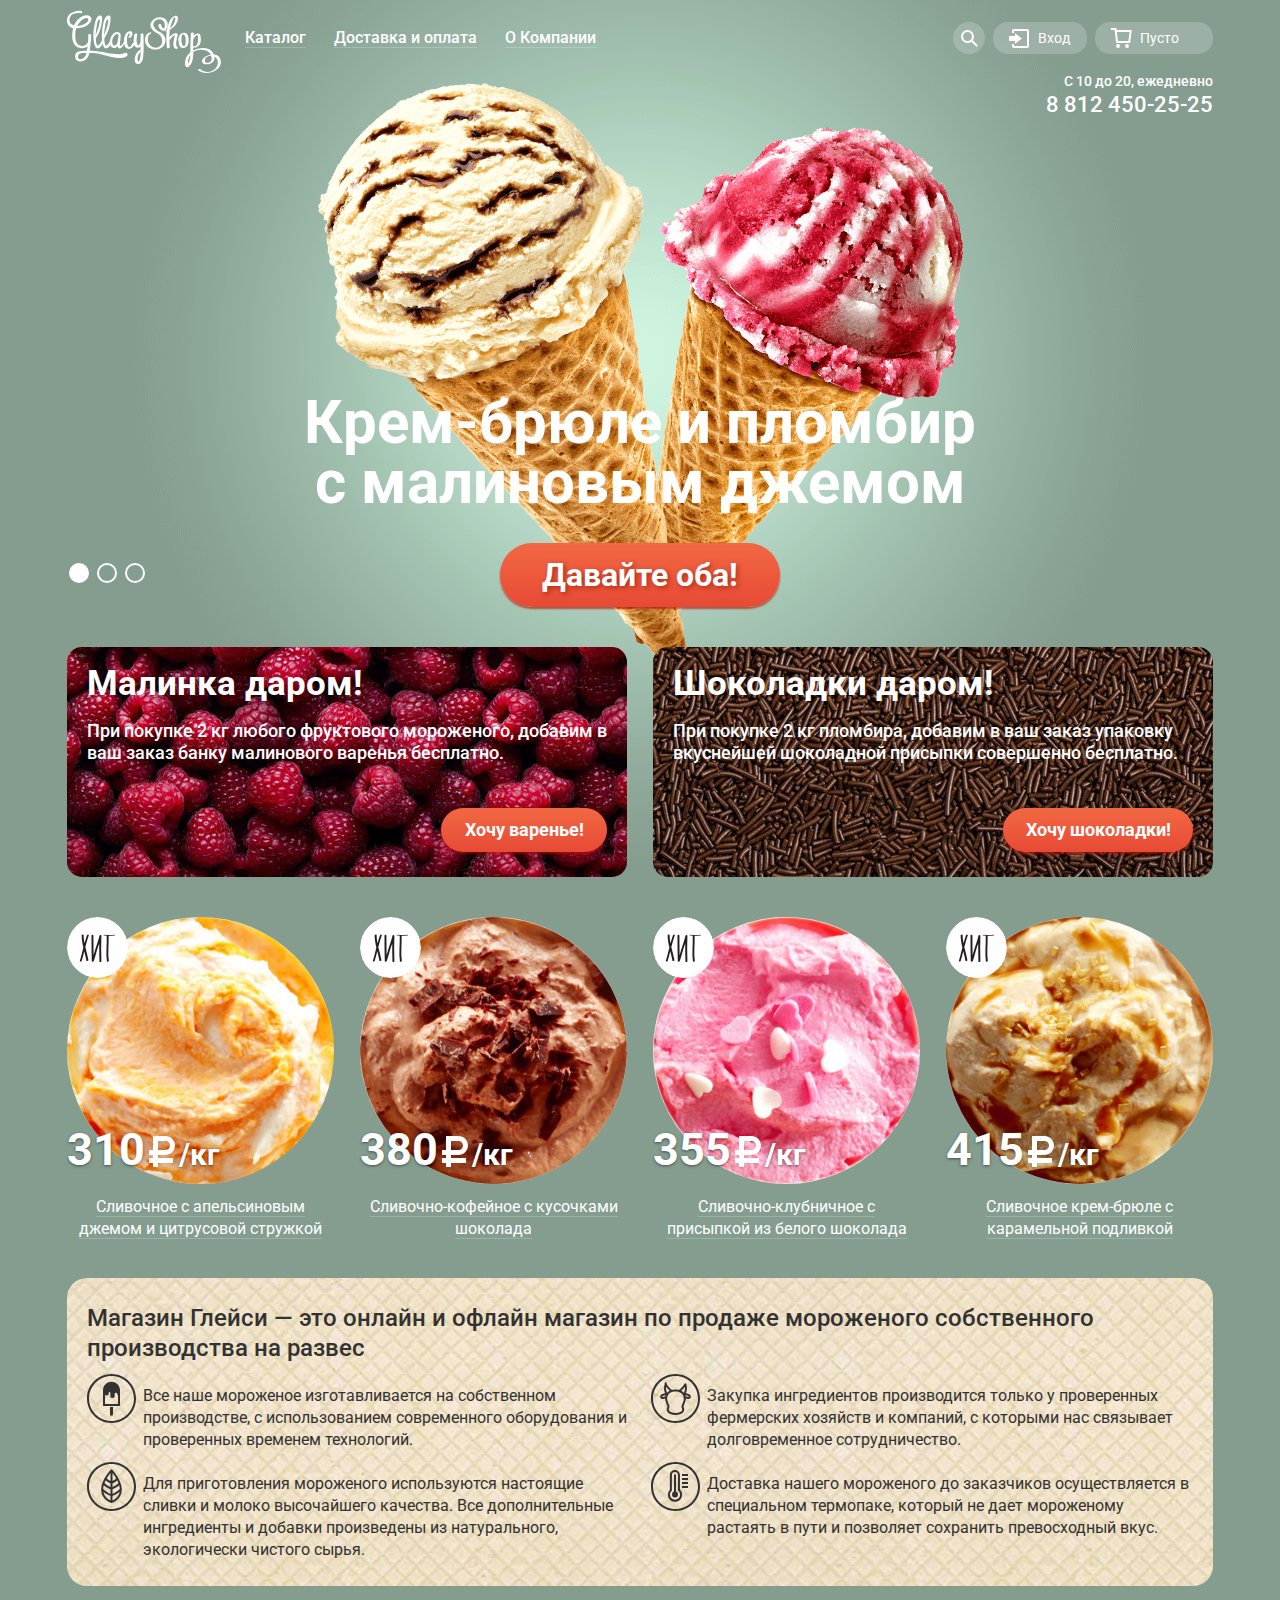
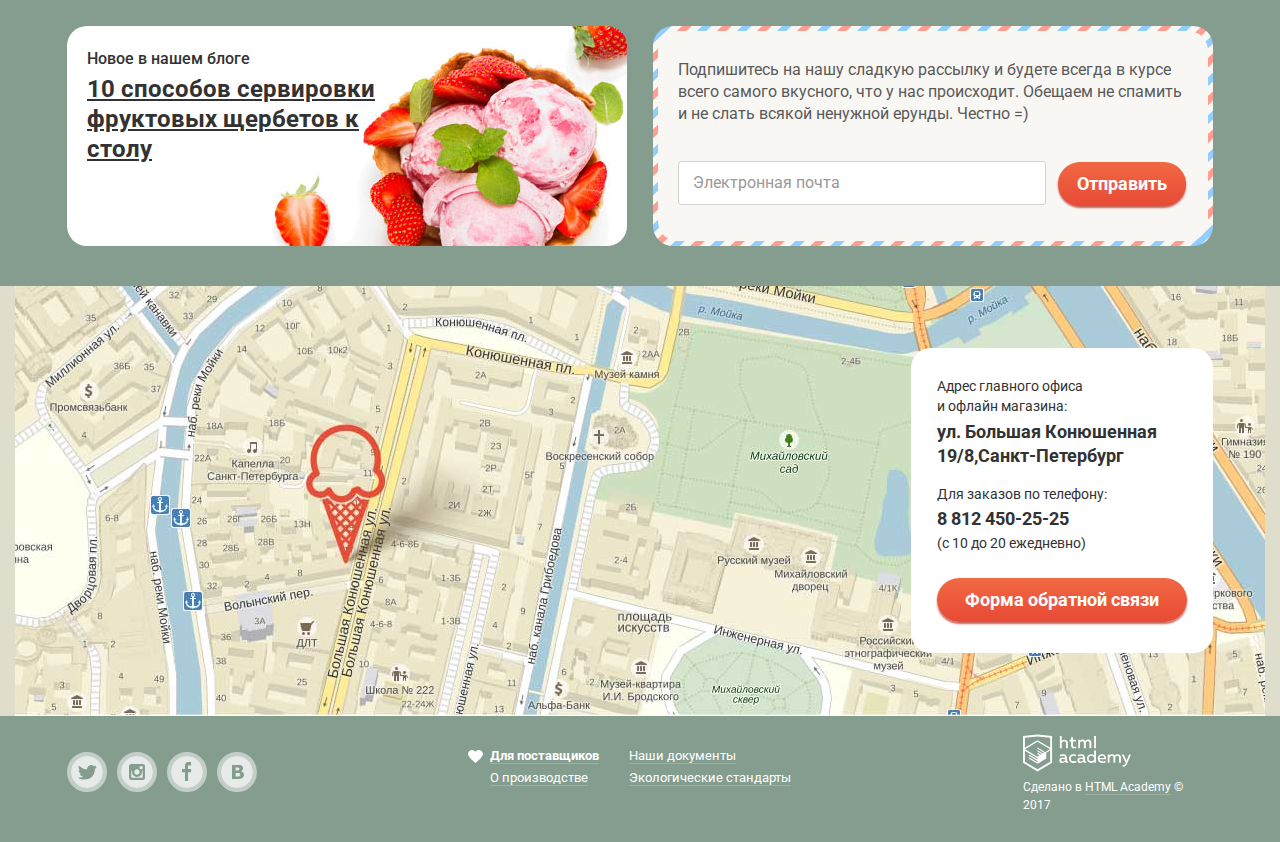
==== commit f2ab3bb8: "7 задание. Исправила ошибки переполнения" ====
--- a/index.html
+++ b/index.html
@@ -3,14 +3,14 @@
   <head>
     <meta charset="utf-8">
     <link href="css/normalize.css" rel="stylesheet">
-    <link href="css/style.css" rel="stylesheet">
+    <link href="css/style.min.css" rel="stylesheet">
     <link href="https://fonts.googleapis.com/css?family=Roboto:400,500,700&amp;subset=cyrillic,cyrillic-ext,latin-ext" rel="stylesheet">
     <title>"Глейси" магазин мороженого</title>
   </head>
   <body>
-    <input class="visuallyHidden" type="radio" id="btn-1" name="toggle" checked>
-    <input class="visuallyHidden" type="radio" id="btn-2" name="toggle">
-    <input class="visuallyHidden" type="radio" id="btn-3" name="toggle">
+    <input class="visually-hidden" type="radio" id="btn-1" name="toggle" checked>
+    <input class="visually-hidden" type="radio" id="btn-2" name="toggle">
+    <input class="visually-hidden" type="radio" id="btn-3" name="toggle">
     <div class="page-container">
       <header class="main-header container">
         <nav class="main-nav">
@@ -52,7 +52,7 @@
               <li class="user-block-item search">
                 <a class="user-block-link link-search" href="#">Поиск</a>
                 <div class="modal-wrapper">
-                  <h3 class="visuallyHidden">Форма поиска</h3>
+                  <h3 class="visually-hidden">Форма поиска</h3>
                     <form class="modal search-form" action="https://echo.htmlacademy.ru" method="post">
                       <p class="form-row">
                         <input class="input-field" type="search" name="search" id="search-id" placeholder="Что ищем?">
@@ -64,7 +64,7 @@
               <li class="user-block-item enter">
                 <a class="user-block-link link-enter" href="#">Вход</a>
                 <div class="modal-wrapper">
-                  <h3 class="visuallyHidden">Форма входа</h3>
+                  <h3 class="visually-hidden">Форма входа</h3>
                   <form class="modal enter-form" action="https://echo.htmlacademy.ru" method="post">
                     <p class="form-row">
                       <input class="input-field" type="email" name="enter-email" id="enter-email-id" placeholder="Электронная почта">
@@ -89,7 +89,7 @@
               </li>
             </ul>
             <section class="user-block-info">
-              <h3 class="visuallyHidden">Контактная информация</h3>
+              <h3 class="visually-hidden">Контактная информация</h3>
               <p class="info-shedule">С 10 до 20, ежедневно</p>
               <p class="info-phone">8 812 450-25-25</p>
             </section>
@@ -98,7 +98,7 @@
       </header>
       <main class="main-content">
         <div class="container">
-          <h1 class="visuallyHidden">Магазин мороженого-Глейси</h1>
+          <h1 class="visually-hidden">Магазин мороженого-Глейси</h1>
 
         <!--Слайдер-->
           <ul class="slider">
@@ -124,7 +124,7 @@
 
             <!--Баннеры-->
           <section class="banners">
-            <h2 class="visuallyHidden">Рекламные предложения</h2>
+            <h2 class="visually-hidden">Рекламные предложения</h2>
             <ul class="banners-list">
               <li class="banner-item banner-1">
                 <b class="banner-promo">Малинка даром!</b>
@@ -141,7 +141,7 @@
 
             <!--Хиты-->
           <section class="catalog hits">
-            <h2 class="visuallyHidden">Самые популярные товары</h2>
+            <h2 class="visually-hidden">Самые популярные товары</h2>
             <ul class="catalog-list">
               <li class="catalog-item">
                 <img class="catalog-item-img" src="img/ice_hit1.jpg" width="267" height="267" alt="Сливочное с апельсиновым джемом и цитрусовой стружкой">
@@ -172,7 +172,7 @@
 
             <!--Промо-блок-->
           <section class="features">
-            <h2 class="visuallyHidden">Наши преимущества</h2>
+            <h2 class="visually-hidden">Наши преимущества</h2>
             <div class="features-wrapper">
               <p class="features-header">Магазин Глейси — это онлайн и офлайн магазин по продаже мороженого собственного производства на развес</p>
                 <ul class="features-list">
@@ -186,7 +186,7 @@
 
             <!--Новости блога-->
           <section class="news">
-            <h2 class="visuallyHidden">Новости блога</h2>
+            <h2 class="visually-hidden">Новости блога</h2>
             <article class="news-blog">
               <h3 class="blog-title">Новое в нашем блоге</h3>
               <a class="blog-link" href="#">10  способов сервировки фруктовых щербетов к столу</a>
@@ -207,7 +207,7 @@
           <!--Контакты-->
         <section class="map" id="map-id">
           <div class="container">
-            <h2 class="visuallyHidden">Контактная информация</h2>
+            <h2 class="visually-hidden">Контактная информация</h2>
             <div class="contacts">
               <ul class="contacts-list">
                 <li class="contact-item">
@@ -274,7 +274,7 @@
     </div>
     <div class="feedback-overlay"></div>
     <section class="modal-wrapper feedback">
-      <h3 class="visuallyHidden">Форма обратной связи</h3>
+      <h3 class="visually-hidden">Форма обратной связи</h3>
       <button class="modal-close" type="button" title="Закрыть">Закрыть</button>
       <form class="modal modal-feedback" action="https://echo.htmlacademy.ru" method="post">
         <p class="feedback-title">Мы обязательно вам ответим!</p>
@@ -296,6 +296,6 @@
       </form>
     </section>
     <script src="https://api-maps.yandex.ru/2.1/?lang=ru_RU" type="text/javascript"></script>
-    <script type="text/javascript" src="js/script.js"></script>
+    <script type="text/javascript" src="js/script.min.js"></script>
   </body>
 </html>
--- a/css/style.min.css
+++ b/css/style.min.css
@@ -0,0 +1 @@
+body{margin:0;font-size:16px;font-style:normal;line-height:22px;font-family:"Roboto","Arial",sans-serif;color:#323232;background-color:#939393}.visually-hidden{position:absolute;overflow:hidden;clip:rect(0 0 0 0);height:1px;width:1px;margin:-1px;padding:0;border:0}.page-container{min-width:1200px;background-color:#849d8f}#btn-1:checked~.page-container{background:url(../img/slide1.png) no-repeat;background-position:top center;background-color:#849d8f}#btn-2:checked~.page-container{background:url(../img/slide2.png) no-repeat;background-position:top center;background-color:#8996a6}#btn-3:checked~.page-container{background:url(../img/slide3.png) no-repeat;background-position:top center;background-color:#9d8b84}.container{width:1146px;margin:0 auto}.main-header{padding-top:10px;padding-bottom:12px;margin-bottom:260px}.header-left{display:-webkit-box;display:-ms-flexbox;display:flex}.header-logo{margin-right:10px}.main-nav,.main-nav-list{display:-webkit-box;display:-ms-flexbox;display:flex;-webkit-box-pack:justify;-ms-flex-pack:justify;justify-content:space-between;padding:0}.main-nav-list{-webkit-box-align:start;-ms-flex-align:start;align-items:flex-start;margin:0;padding:12px 0;list-style:none}.main-nav-item{position:relative;margin:0 4px;padding-bottom:15px}.main-nav-link{display:block;padding:7px 10px;font-size:16px;font-weight:500;line-height:18px;color:#fff;text-decoration:none;border-radius:15px}.main-nav-link::after{content:"";display:block;height:1px;background-color:rgba(255,255,255,.2)}.main-nav-link:active{-webkit-box-shadow:inset 0 2px 2px 0 #696969;box-shadow:inset 0 2px 2px 0 #696969}.main-nav-link:active,.main-nav-link:active::after{background-color:#ededed}.main-nav-link.active,.main-nav-link.active::after{background-color:#d07058}.main-nav-link:focus,.main-nav-link:hover{color:#333;background-color:#f8f7f4}.main-nav-link:focus::after,.main-nav-link:hover::after{background-color:#f8f7f4}.main-subnav-list{position:absolute;top:37px;left:-4px;display:none;width:144px;margin:0;padding:2px 0 5px;background-color:#f8f7f4;border-radius:5px;list-style:none;-webkit-box-shadow:0 20px 20px rgba(0,0,0,.4);box-shadow:0 20px 20px rgba(0,0,0,.4);z-index:100}.main-nav-item:hover .main-subnav-list,.main-nav-link:focus+.main-subnav-list{display:block}.main-subnav-item{margin-bottom:3px}.main-subnav-link{display:block;padding:7px 20px;font-size:14px;line-height:16px;color:#323232;text-decoration:none}.main-subnav-link:hover{background-color:#fbded7}.main-subnav-link:active{background-color:#f6b5a5}.main-subnav-link.active{background-color:#d07058;color:#fff}.first-link{position:relative;font-weight:500}.first-link::after{content:"";position:absolute;bottom:2px;left:7px;width:130px;height:1px;background-color:rgba(50,50,50,.2)}.user-block{padding-top:12px}.user-block-list{display:-webkit-box;display:-ms-flexbox;display:flex;margin:0;padding:0;list-style:none}.user-block-item{padding-bottom:5px}.bascket,.enter,.search{position:relative}.user-block-link{display:block;-webkit-box-sizing:border-box;box-sizing:border-box;margin-left:8px;font-size:14px;line-height:16px;color:#fff;text-decoration:none;background-color:rgba(255,255,255,.2);border-radius:15px}.user-block-link:focus,.user-block-link:hover{color:#323232;background-color:#f8f7f4}.link-search{height:32px;width:32px;font-size:0;border-radius:50%;background-image:url(../img/loupe.svg);background-repeat:no-repeat;background-position:center}.link-search:focus,.link-search:hover{background-image:url(../img/loupe-black.svg)}.link-enter{width:94px;padding:8px 0 8px 45px;background-image:url(../img/entrance-white.svg);background-repeat:no-repeat;background-position:16px center}.link-enter:focus,.link-enter:hover{background-image:url(../img/entrance.svg)}.user-block-bascket{width:118px;padding:8px 0 8px 45px;background-image:url(../img/basket.svg);background-repeat:no-repeat;background-position:16px center}.user-block-bascket:not(.full):focus,.user-block-bascket:not(.full):hover{background-image:url(../img/basket-black.svg)}.user-block-bascket.full{color:#323232;background-color:#f8f7f4;background-image:url(../img/basket-red.svg)}.user-block-info{text-align:right;margin-top:14px}.info-phone,.info-shedule{margin:0 0 4px;font-size:14px;line-height:16px;font-weight:500;color:#fff}.info-phone{font-size:22px;line-height:24px}.bascket .modal-wrapper,.enter .modal-wrapper,.search .modal-wrapper{display:none}.bascket:hover .modal-wrapper,.enter:hover .modal-wrapper,.search:hover .modal-wrapper{position:absolute;top:36px;right:0;display:block}.bascket:hover .modal-wrapper,.enter:hover .modal-wrapper{z-index:250}.modal{padding:20px 16px;background-color:#f8f7f4;border-radius:5px;-webkit-box-shadow:0 20px 20px rgba(0,0,0,.4);box-shadow:0 20px 20px rgba(0,0,0,.4)}.form-row{position:relative;margin:0}.feedback-textarea,.input-field{width:310px;-webkit-box-sizing:border-box;box-sizing:border-box;padding:9px 14px;font:inherit;font-size:16px;line-height:24px;font-weight:500;color:#323232;border:1px solid #d3d3d2;border-radius:3px}.feedback-textarea:hover,.input-field:hover{padding:8px 13px;border:2px solid rgba(154,154,154,.54)}.feedback-textarea:focus,.input-field:focus{padding:8px 13px;border:2px solid rgba(46,136,228,.52);outline:0}.feedback-textarea::-webkit-input-placeholder,.input-field::-webkit-input-placeholder{font-weight:400;color:#999}.feedback-textarea:-ms-input-placeholder,.input-field:-ms-input-placeholder{font-weight:400;color:#999;opacity:1}.feedback-textarea:-moz-placeholder,.input-field:-moz-placeholder{font-weight:400;color:#999;opacity:1}.feedback-textarea:focus::-webkit-input-placeholder,.input-field:focus::-webkit-input-placeholder{color:transparent}.feedback-textarea:focus:-ms-input-placeholder,.input-field:focus:-ms-input-placeholder{opacity:0}.feedback-textarea:focus:-moz-placeholder,.input-field:focus:-moz-placeholder{opacity:0}.feedback-textarea+label,.input-field+label{position:absolute;display:block;left:-999999px;font-size:11px;line-height:13px;color:#5b9ddf}.feedback-textarea:focus+label,.input-field:focus+label{top:-15px;left:14px}.enter-form .input-field{width:240px;margin-bottom:22px}.bascket-table{width:510px;font-size:13px;line-height:16px;color:#323232}.bascket-items{margin-bottom:16px;border-spacing:0;border-bottom:1px solid #cacac7}.bascket-items td{padding-right:15px;padding-bottom:15px;vertical-align:middle}.bascket-items .item-delete{vertical-align:top}.item-delete-button{width:11px;height:11px;font-size:0;background-color:inherit;background-image:url(../img/cross-small.svg);background-repeat:no-repeat;border:0;cursor:pointer}.item-preview-img{width:35px;height:35px;border-radius:50%}.item-count{white-space:nowrap}.item-count span{color:#999}.bascket-total{margin:0 0 16px;font-size:15px;line-height:18px;font-weight:500;text-align:right}.bascket-btn,.btn{font-size:18px;line-height:24px}.btn{display:block;margin:0 auto;padding:10px;color:#fff;text-align:center;text-decoration:none;border-radius:40px;background-image:-webkit-gradient(linear,left bottom,left top,from(#e74a35),to(#f26843));background-image:-webkit-linear-gradient(bottom,#e74a35,#f26843);background-image:-o-linear-gradient(bottom,#e74a35,#f26843);background-image:linear-gradient(0deg,#e74a35,#f26843);-webkit-box-shadow:0 2px 2px 0 rgba(172,16,0,.64);box-shadow:0 2px 2px 0 rgba(172,16,0,.64);width:260px;font-weight:700}.btn:hover{background-image:-webkit-gradient(linear,left bottom,left top,from(rgba(255,255,255,.2)),to(rgba(255,255,255,.2))),-webkit-gradient(linear,left bottom,left top,from(#e74a35),to(#f26843));background-image:-webkit-linear-gradient(bottom,rgba(255,255,255,.2),rgba(255,255,255,.2)),-webkit-linear-gradient(bottom,#e74a35,#f26843);background-image:-o-linear-gradient(bottom,rgba(255,255,255,.2),rgba(255,255,255,.2)),-o-linear-gradient(bottom,#e74a35,#f26843);background-image:linear-gradient(0deg,rgba(255,255,255,.2),rgba(255,255,255,.2)),linear-gradient(0deg,#e74a35,#f26843)}.btn:active{background-image:-webkit-gradient(linear,left bottom,left top,from(rgba(0,0,0,.07)),to(rgba(0,0,0,.07))),-webkit-gradient(linear,left bottom,left top,from(#e74a35),to(#f26843));background-image:-webkit-linear-gradient(bottom,rgba(0,0,0,.07),rgba(0,0,0,.07)),-webkit-linear-gradient(bottom,#e74a35,#f26843);background-image:-o-linear-gradient(bottom,rgba(0,0,0,.07),rgba(0,0,0,.07)),-o-linear-gradient(bottom,#e74a35,#f26843);background-image:linear-gradient(0deg,rgba(0,0,0,.07),rgba(0,0,0,.07)),linear-gradient(0deg,#e74a35,#f26843);-webkit-box-shadow:inset 0 2px 2px 0 #942718;box-shadow:inset 0 2px 2px 0 #942718}.bascket-btn{width:170px;margin-right:0;font:inherit;font-weight:500;border:0;cursor:pointer}.feedback{position:fixed;top:50%;left:50%;display:none;width:478px;margin-top:-221px;margin-left:-239px;z-index:300}.feedback-show{display:block}.modal-close{position:absolute;top:15px;right:15px;width:20px;height:20px;font-size:0;background-color:transparent;border:0;cursor:pointer}.modal-close::after,.modal-close::before{content:"";position:absolute;top:10px;left:0;width:22px;height:2px;background-color:#231f20}.modal-close::before{-webkit-transform:rotate(45deg);-ms-transform:rotate(45deg);transform:rotate(45deg)}.modal-close::after{-webkit-transform:rotate(-45deg);-ms-transform:rotate(-45deg);transform:rotate(-45deg)}.modal-feedback{padding:20px 26px}.modal-feedback .input-field{width:268px;margin-bottom:20px}.modal-feedback .feedback-textarea{width:428px;margin-bottom:20px}.enter-btn{margin:0;width:100px;font-family:inherit;border:0}.feedback-title{margin:0 0 20px;font-size:24px;line-height:28px;font-weight:500;color:#323232}.feedback-btn{margin:0;width:140px;font-family:inherit;border:0}.modal-feedback .btn-wrapper{display:-webkit-box;display:-ms-flexbox;display:flex;-webkit-box-pack:end;-ms-flex-pack:end;justify-content:flex-end;margin-bottom:5px}.feedback-overlay{position:fixed;top:0;left:0;display:none;width:100%;height:100%;background-color:#000;opacity:.3;z-index:300}.catalog-item:hover .catalog-btn,.feedback-overlay-show{display:block}.enter-control-wrapper{display:-webkit-box;display:-ms-flexbox;display:flex;-webkit-box-orient:horizontal;-webkit-box-direction:reverse;-ms-flex-direction:row-reverse;flex-direction:row-reverse;-webkit-box-pack:justify;-ms-flex-pack:justify;justify-content:space-between}.enter-info{margin:0}.info-link{display:block;font-size:13px;line-height:24px;color:#323232}.catalog-item-link:active,.catalog-item-link:hover,.copyright-text a:active,.copyright-text a:hover,.footer-menu-link:active,.footer-menu-link:hover,.info-link:active,.info-link:hover{color:#ffbc9e}.copyright-text a:active,.copyright-text a:hover,.footer-menu-link:active,.footer-menu-link:hover{border-bottom-color:#ffbc9e}.main-content{position:relative}.back-controls{position:absolute;top:170px}.back-controls label{display:inline-block;width:16px;height:16px;margin:0 2px;border:2px solid #fff;border-radius:50%;background-color:transparent;cursor:pointer}.back-controls label:hover{background-color:rgba(255,255,255,.4)}#btn-1:checked~.page-container label[for=btn-1],#btn-2:checked~.page-container label[for=btn-2],#btn-3:checked~.page-container label[for=btn-3]{background-color:#fff}#btn-1:focus~.page-container label[for=btn-1],#btn-2:focus~.page-container label[for=btn-2],#btn-3:focus~.page-container label[for=btn-3],.filter-checkbox:focus+.filter-label::before,.filter-radio:focus+.filter-label::before{outline:2px solid;outline-color:#74a0d1;outline-offset:1px}.slider{margin:0 0 40px;padding:0;list-style:none}.slide{display:none}#btn-1:checked~.page-container .slide:nth-child(1),#btn-2:checked~.page-container .slide:nth-child(2),#btn-3:checked~.page-container .slide:nth-child(3){display:block}.slide-header{width:680px;margin:0 auto 30px;font-size:60px;line-height:60px;font-weight:700;text-align:center;color:#fff}.slide-btn{font-size:32px;line-height:44px;text-shadow:2px 2px 5px rgba(160,32,11,.76)}.banners{margin-bottom:40px}.banners-list{display:-webkit-box;display:-ms-flexbox;display:flex;-webkit-box-pack:justify;-ms-flex-pack:justify;justify-content:space-between;margin:0;padding:0;list-style:none}.banner-item{width:520px;min-height:198px;padding:16px 20px;border-radius:15px;color:#fff}.banner-1,.banner-2{background-color:#60101f;background-image:url(../img/malinka.jpg);background-repeat:no-repeat;background-size:cover}.banner-2{background-color:#41271b;background-image:url(../img/shoco.jpg)}.banner-promo{display:block;margin-bottom:16px;font-size:35px;line-height:41px;font-weight:700}.banner-offer{margin:0;font-size:18px;line-height:22px;font-weight:500}.banner-btn{margin:44px 0 auto auto}.banner-1 .banner-btn{width:146px}.banner-2 .banner-btn{width:170px}.catalog-list{display:-webkit-box;display:-ms-flexbox;display:flex;-ms-flex-wrap:wrap;flex-wrap:wrap;-webkit-box-pack:justify;-ms-flex-pack:justify;justify-content:space-between;margin:0;padding:0;list-style:none}.inner-page .catalog-list{margin-bottom:44px}.inner-page .catalog{border-bottom:1px solid rgba(255,255,255,.19)}.catalog-item{position:relative;margin-bottom:38px;width:267px;text-align:center}.catalog-item:hover{z-index:200}.catalog-item:hover::after{content:"";position:absolute;top:-6px;left:-12px;width:293px;height:125%;display:block;border-radius:5px;background-color:rgba(255,255,255,.2);-webkit-box-shadow:0 20px 20px rgba(0,0,0,.4);box-shadow:0 20px 20px rgba(0,0,0,.4);z-index:100}.catalog-item-img{position:relative;width:267px;height:267px;margin-bottom:6px;border-radius:50%}.inner-page .catalog-item-img{margin-bottom:8px}.hits .catalog-item::before{content:"";position:absolute;top:0;width:61px;height:61px;background-image:url(../img/hit.svg);background-repeat:no-repeat;border-radius:50%;z-index:300}.price{position:absolute;top:210px;display:block;font-size:45px;line-height:45px;font-weight:700;color:#fff;text-shadow:0 1px 3px rgba(0,0,0,.5)}.price span{display:inline-block;padding-left:34px;font-size:30px;line-height:45px;background-image:url(../img/ruble.svg);background-repeat:no-repeat;background-position:2px 2px}.catalog-item-link{font-size:16px;line-height:22px;text-align:center;color:#fff;text-decoration:none;border-bottom:1px solid rgba(255,255,255,.2)}.catalog-btn{position:absolute;top:105%;left:50%;-webkit-transform:translateX(-50%);-ms-transform:translateX(-50%);transform:translateX(-50%);width:192px;z-index:200;display:none}.features{margin-bottom:40px}.features-wrapper{min-height:246px;padding:25px 20px;background-color:#eaddbf;background-image:url(../img/wafer.jpg);background-repeat:repeat;border-radius:20px}.features-header{margin:0;font-size:24px;line-height:30px;font-weight:500}.features-list{display:-webkit-box;display:-ms-flexbox;display:flex;-webkit-box-pack:justify;-ms-flex-pack:justify;justify-content:space-between;-ms-flex-wrap:wrap;flex-wrap:wrap;margin:0;padding:0;list-style:none}.features-list-item{position:relative;width:486px;margin-top:22px;padding-left:56px}.features-list-item::before{content:"";position:absolute;top:-11px;left:0;display:block;width:50px;height:50px}.cow::before,.ice-cream::before{background-image:url(../img/ice-cream.svg);background-repeat:no-repeat}.cow::before{background-image:url(../img/cow.svg)}.eco::before,.thermometer::before{background-image:url(../img/eco.svg);background-repeat:no-repeat}.thermometer::before{background-image:url(../img/thermometer.svg)}.news{display:-webkit-box;display:-ms-flexbox;display:flex;-webkit-box-pack:justify;-ms-flex-pack:justify;justify-content:space-between;margin-bottom:40px}.news-blog,.news-subscribe{width:560px;min-height:220px;-webkit-box-sizing:border-box;box-sizing:border-box;border-radius:20px}.news-blog{padding:22px 20px;background-color:#fff;background-image:url(../img/strawberry.jpg);background-position:bottom;background-repeat:no-repeat}.blog-title{margin:0 0 4px;font-size:inherit;font-weight:500}.blog-link{display:block;width:290px;font-size:24px;line-height:30px;font-weight:700;color:#323232}.blog-link:active,.blog-link:hover{color:#e84d37}.news-subscribe{padding:5px;background-color:#f8f7f4;background-image:url(../img/post.png);background-repeat:repeat}.subscribe-form{width:550px;min-height:210px;-webkit-box-sizing:border-box;box-sizing:border-box;padding:28px 20px;border-radius:20px;background-color:#f8f7f4}.subscribe-intro{margin:0 0 36px;color:#5a5a5a}.subscribe-field{width:368px}.subscribe-btn{display:inline-block;vertical-align:middle;width:128px;margin-left:8px;font-family:"Roboto","Arial",sans-serif;border:0}.map{height:430px;background-color:#dfdecc;background-image:url(../img/map.jpg);background-repeat:no-repeat;background-position:center;background-size:contain}.map .container{position:relative}.contacts{position:absolute;top:0;right:0;width:302px;min-height:305px;-webkit-box-sizing:border-box;box-sizing:border-box;margin:62px 0;padding:28px 26px;border-radius:20px;background-color:#fff;z-index:100}.contacts-list{margin:0 0 24px;padding:0;list-style:none}.contact-item{margin-bottom:16px}.contacts-content{display:block;margin-bottom:18px;font-size:18px;line-height:24px;font-weight:700;color:#323232}.phone{line-height:22px}.contacts-content:last-of-type{margin-bottom:2px}.contacts-caption{margin:0 0 4px;font-size:14px;line-height:20px}.note{line-height:22px}.btn-contact{width:230px}.main-footer{padding-top:18px;padding-bottom:28px}.footer-social,.main-footer .container{display:-webkit-box;display:-ms-flexbox;display:flex}.main-footer .container{-webkit-box-pack:justify;-ms-flex-pack:justify;justify-content:space-between}.footer-social{width:190px;margin:0;padding:18px 0;list-style:none}.social-item{position:relative}.social-link{display:inline-block;width:32px;height:32px;margin:0 10px 0 0;font-size:0;border-radius:50%;border:4px solid rgba(255,255,255,.5);vertical-align:top;text-decoration:none}.social-link:active,.social-link:hover{border:4px solid rgba(255,255,255,.7)}.social-item svg{position:absolute;top:4px;left:4px;fill-opacity:.8}.social-item:hover svg,.social-link:focus+svg{fill-opacity:1}.social-item:active svg{fill-opacity:.7}.footer-menu-link{font-size:13px;line-height:18px;color:#fff}.copyright-text,.copyright-text a{line-height:18px;color:#fff;font-size:12px}.copyright-text a,.footer-menu-link{text-decoration:none;border-bottom:1px solid rgba(255,255,255,.2)}.footer-menu{display:-webkit-box;display:-ms-flexbox;display:flex;width:360px;padding-top:10px}.footer-menu-list{margin:0;padding:0;list-style:none}.footer-menu-item{padding-left:30px}.heart{position:relative;font-weight:700}.heart::before{content:"";position:absolute;display:block;top:2px;left:-22px;width:15px;height:13px;background-image:url(../img/heart.svg);background-repeat:no-repeat}.footer-copyright{width:190px}.copyright-text{margin:0}.inner-page .main-header{margin-bottom:0}.breadcrumbs-list{display:-webkit-box;display:-ms-flexbox;display:flex;margin:-34px 0 5px;padding:0;list-style:none}.breadcrumbs-item{position:relative;padding-right:21px;font-size:14px;line-height:16px;color:#fff}.breadcrumbs-item::after{content:"»";position:absolute;right:7px;top:0;color:#fff;opacity:.8}.breadcrumbs-item:last-child::after{content:""}.breadcrumbs-link{position:relative;color:#fff;opacity:.8;text-decoration:none;border-bottom:1px solid rgba(255,255,255,.2)}.breadcrumbs-link:focus,.breadcrumbs-link:hover{color:#ffbc9e;border-bottom-color:#ffbc9e}.inner-page .page-title{margin:0 0 25px;font-size:35px;font-weight:700;line-height:41px;color:#fff}.filters{margin-bottom:38px}.filters-form .form-row{display:-webkit-box;display:-ms-flexbox;display:flex;margin-bottom:16px}.filter-set{margin:0;padding:0;border:0}.filter-set .filter-field-wrapper{display:-webkit-box;display:-ms-flexbox;display:flex;-webkit-box-align:center;-ms-flex-align:center;align-items:center}.filter-set-legend{margin-left:16px;margin-bottom:6px;font-size:14px;line-height:16px;color:#fff}.filter-label{font-size:16px;line-height:18px;color:#fff;border-radius:5px}.filter-field-wrapper{margin:0 15px 0 0;padding:9px 13px;background-color:#9cb0a5;border-radius:25px}.cost .filter-field-wrapper{position:relative;width:180px;height:4px;padding:16px 20px}.range-line{width:100%;height:4px;background-color:rgba(255,255,255,.5)}.bar,.range-toggle{position:absolute;height:4px}.bar{left:20%;width:45%;background-color:#fff}.range-toggle{width:4px;background-color:#9cb0a5;border:8px solid #fff;border-radius:50%;cursor:pointer}.range-toggle:hover,.range:focus{-webkit-transform:scale(1.1);-ms-transform:scale(1.1);transform:scale(1.1)}.toggle-min{top:23%;left:16%}.toggle-max{top:23%;left:61%}.sort .filter-field-wrapper{padding:0}.filter-sort{width:192px;height:36px;-webkit-box-sizing:border-box;box-sizing:border-box;padding:6px 16px;font:inherit;font-size:16px;line-height:18px;color:#fff;background-color:transparent;border-radius:25px;border:0;cursor:pointer;-webkit-appearance:none;background-image:url(../img/select-arrow.svg);background-position:170px center;background-repeat:no-repeat;-moz-appearance:none;text-indent:.01px;-o-text-overflow:'';text-overflow:'';-ms-appearance:none;appearance:none!important}.filter-sort::-ms-expand{display:none}.filter-sort:focus,.filter-sort:hover{font-weight:500;color:#323232;background-color:#fff;background-image:url(../img/select-arrow-black.svg)}.sort-option{font-size:14px;line-height:16px}.fat .filter-label{position:relative;margin-right:18px;padding-left:32px;cursor:pointer}.fat .filter-label:last-child{margin-right:0}.fat .filter-label::before{content:"";position:absolute;left:1px;top:-3px;width:16px;height:16px;border:4px solid rgba(255,255,255,.8);border-radius:50%}.filter-radio:checked+.filter-label::after{content:"";position:absolute;left:9px;top:5px;width:8px;height:8px;background-color:rgba(255,255,255,.8);border-radius:50%}.topings .filter-label{position:relative;padding-left:35px;margin-right:19px;cursor:pointer}.topings .filter-label:last-child{margin-right:8px}.topings .filter-label::before{content:"";position:absolute;left:3px;top:0;width:16px;height:16px;border:2px solid rgba(255,255,255,.8);border-radius:3px}.filter-checkbox:checked+.filter-label::after{content:"";position:absolute;left:12px;bottom:25%;width:5px;height:14px;border:4px solid #eef1ef;border-top:0;border-left:0;-webkit-box-shadow:2px 0 0 0 #9cb0a5,inset -2px 0 0 0 #9cb0a5;box-shadow:2px 0 0 0 #9cb0a5,inset -2px 0 0 0 #9cb0a5;-webkit-transform:rotate(45deg);-ms-transform:rotate(45deg);transform:rotate(45deg)}.filter-radio:checked+.filter-label:hover::after,.filter-radio:focus+.filter-label::after{background-color:#fff}.fat .filter-label:hover::before,.filter-checkbox+.filter-label:hover::after,.filter-checkbox:focus+.filter-label::after,.filter-checkbox:focus+.filter-label::before,.filter-radio:focus+.filter-label::before,.topings .filter-label:hover::before{border-color:#fff}.filter-checkbox:disabled+.filter-label::before,.filter-radio:disabled+.filter-label::before{border-color:rgba(255,255,255,.4)}.filter-radio:disabled+.filter-label::after,.filter-radio:disabled+.filter-label:hover::after{background-color:rgba(255,255,255,.4)}.filter-checkbox:disabled+.filter-label::after{border-color:#b5c4bc}.filter-button{margin-top:22px;margin-left:0;width:144px;height:36px;font:inherit;font-size:16px;line-height:18px;color:#fff;text-align:center;border-radius:40px;background-color:#9cb0a5;border:2px solid #fff;cursor:pointer}.filter-button:focus,.filter-button:hover{color:#323232;background-color:#fff}.filter-button:active{background-color:#eaeaea;border:0;-webkit-box-shadow:inset 0 2px 1px #696969;box-shadow:inset 0 2px 1px #696969}.paginator,.paginator-wrapper{display:-webkit-box;display:-ms-flexbox;display:flex}.paginator-wrapper{-webkit-box-pack:end;-ms-flex-pack:end;justify-content:flex-end}.paginator{margin:0 0 30px;padding:0;font-size:0;list-style:none}.paginator-item{width:26px;height:26px;margin-right:5px;font-size:16px;line-height:26px;color:#fff;border-radius:50%;text-align:center}.arrow{width:8px}.arrow:first-child{margin-right:12px}.arrow:last-child{margin-left:7px;margin-right:0}.paginator-link{display:block;color:#fff;border-radius:50%;text-decoration:none}.left-arrow{-webkit-transform:rotate(180deg);-ms-transform:rotate(180deg);transform:rotate(180deg)}.paginator-item:not(.arrow):focus,.paginator-item:not(.arrow):hover{background-color:rgba(255,255,255,.2)}.paginator-item:not(.arrow) .paginator-link.active,.paginator-item:not(.arrow) .paginator-link:active{color:#323232;background-color:#fff}
